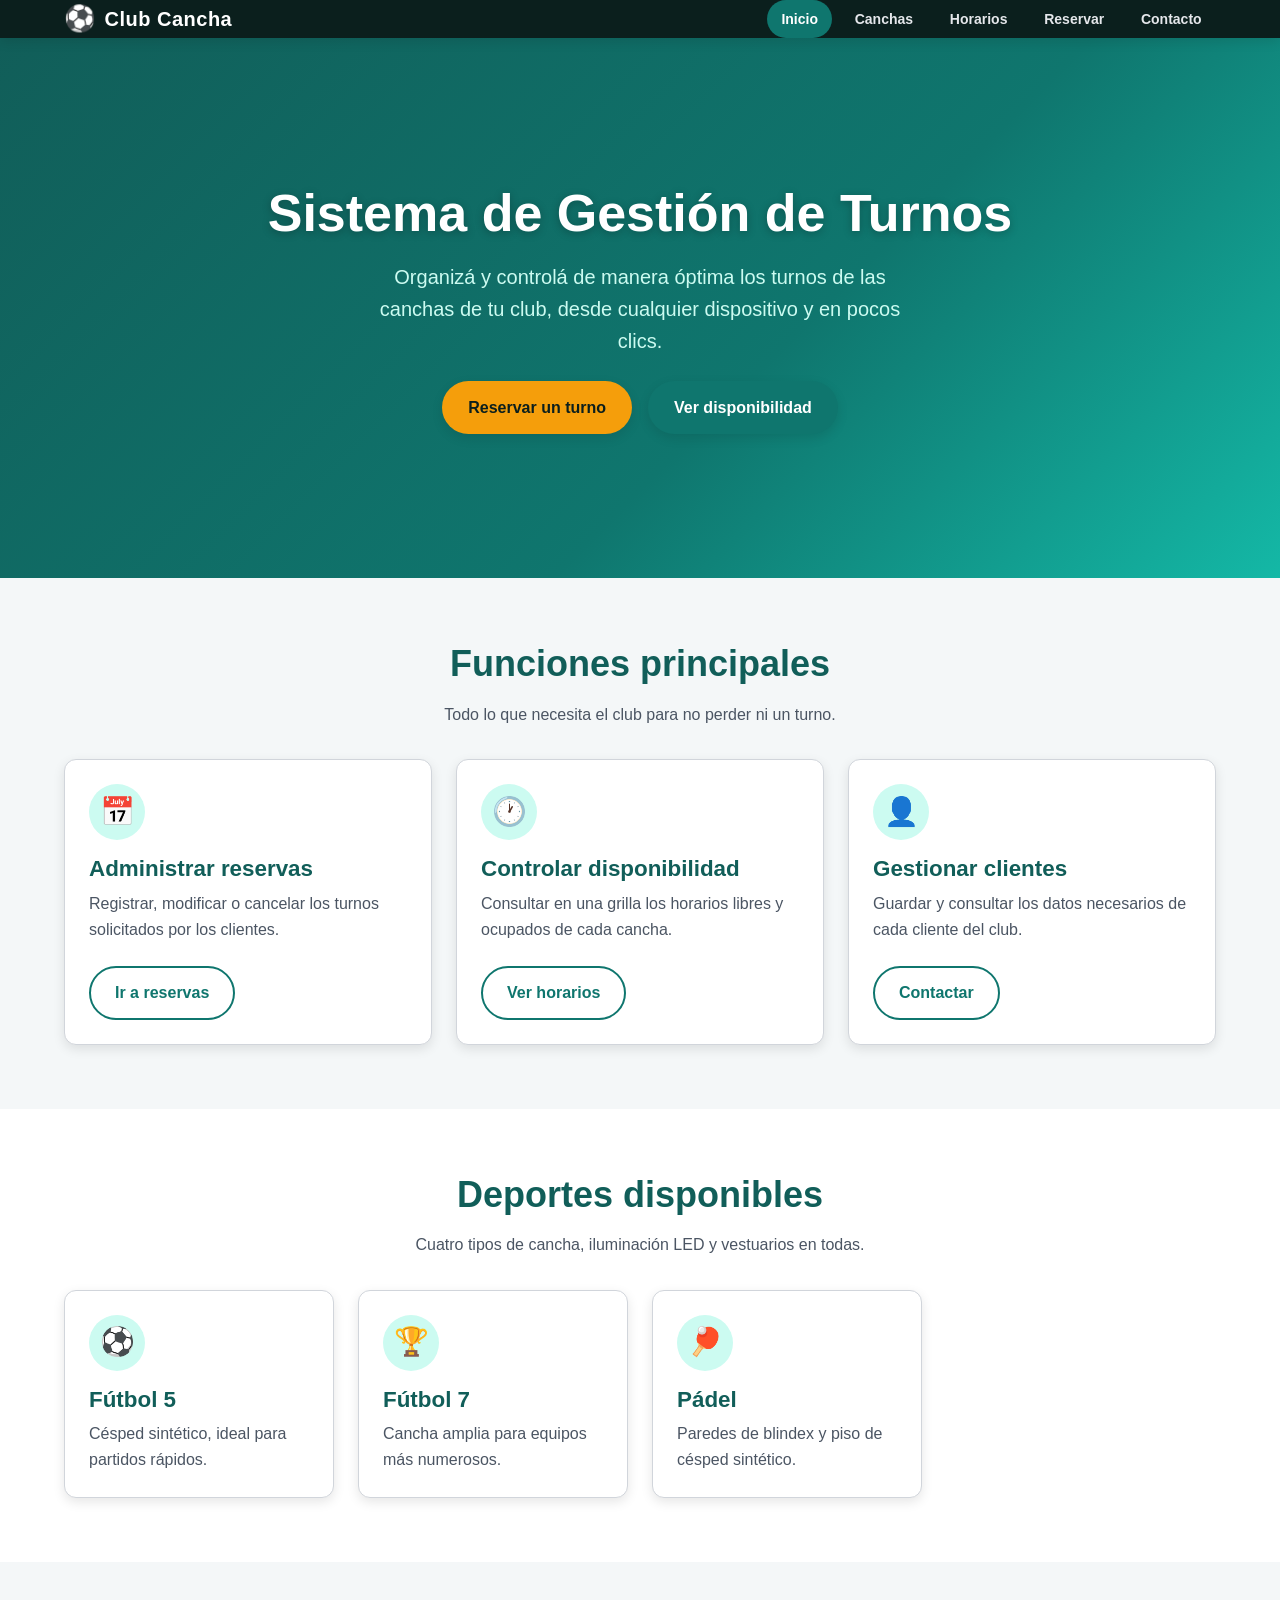
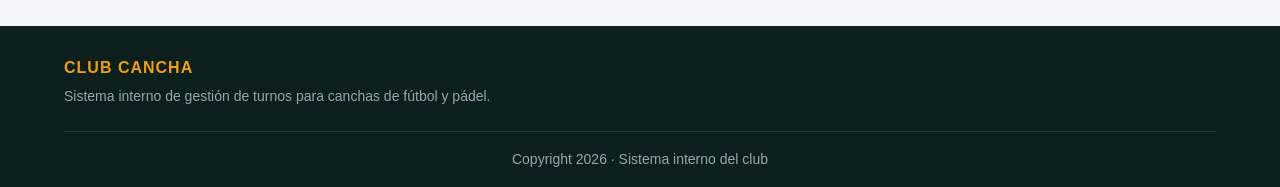
==== index.html @ af557e68 "Merge remote-tracking branch 'origin/dev' into contacto" ====
<!DOCTYPE html>
<html lang="es">

<head>
    <meta charset="UTF-8">
    <meta name="viewport" content="width=device-width, initial-scale=1.0">
    <title>Sistema de Turnos | Canchas de Fútbol y Pádel</title>
    <meta name="author" content="Grupo 5 - Tecnicatura Universitaria en Programación">
    <link rel="stylesheet" href="css/styles.css">
</head>

<body>

    <header class="cabecera">
        <div class="contenedor cabecera__inner">

            <a class="logo" href="index.html">
                <span class="logo__icono" aria-hidden="true">&#9917;</span>
                <span>Club Cancha</span>
            </a>

            <nav class="nav" aria-label="Navegación principal">
                <ul class="nav__lista">
                    <li><a class="nav__link" href="index.html" aria-current="page">Inicio</a></li>
                    <li><a class="nav__link" href="canchas.html">Canchas</a></li>
                    <li><a class="nav__link" href="horarios.html">Horarios</a></li>
                    <li><a class="nav__link" href="reservar.html">Reservar</a></li>
                    <li><a class="nav__link" href="contacto.html">Contacto</a></li>
                </ul>
            </nav>

        </div>
    </header>

    <main>

        <section class="hero hero--alto">
            <div class="contenedor">
                <h1>Sistema de Gestión de Turnos</h1>
                <p class="hero__texto">
                    Organizá y controlá de manera óptima los turnos de las canchas de tu club,
                    desde cualquier dispositivo y en pocos clics.
                </p>
                <div class="hero__acciones">
                    <a class="boton boton--secundario" href="reservar.html">Reservar un turno</a>
                    <a class="boton boton--primario" href="horarios.html">Ver disponibilidad</a>
                </div>
            </div>
        </section>

        <section class="seccion" aria-labelledby="titulo-funciones">
            <div class="contenedor">

                <h2 class="seccion__titulo" id="titulo-funciones">Funciones principales</h2>
                <p class="seccion__bajada">
                    Todo lo que necesita el club para no perder ni un turno.
                </p>

                <div class="grid-funciones">

                    <article class="tarjeta">
                        <div class="tarjeta__cuerpo">
                            <span class="tarjeta__icono" aria-hidden="true">&#128197;</span>
                            <h3>Administrar reservas</h3>
                            <p class="tarjeta__texto">
                                Registrar, modificar o cancelar los turnos solicitados por los clientes.
                            </p>
                            <p class="tarjeta__pie">
                                <a class="boton boton--borde" href="reservar.html">Ir a reservas</a>
                            </p>
                        </div>
                    </article>

                    <article class="tarjeta">
                        <div class="tarjeta__cuerpo">
                            <span class="tarjeta__icono" aria-hidden="true">&#128336;</span>
                            <h3>Controlar disponibilidad</h3>
                            <p class="tarjeta__texto">
                                Consultar en una grilla los horarios libres y ocupados de cada cancha.
                            </p>
                            <p class="tarjeta__pie">
                                <a class="boton boton--borde" href="horarios.html">Ver horarios</a>
                            </p>
                        </div>
                    </article>

                    <article class="tarjeta">
                        <div class="tarjeta__cuerpo">
                            <span class="tarjeta__icono" aria-hidden="true">&#128100;</span>
                            <h3>Gestionar clientes</h3>
                            <p class="tarjeta__texto">
                                Guardar y consultar los datos necesarios de cada cliente del club.
                            </p>
                            <p class="tarjeta__pie">
                                <a class="boton boton--borde" href="contacto.html">Contactar</a>
                            </p>
                        </div>
                    </article>

                </div>
            </div>
        </section>

        <section class="seccion seccion--clara" aria-labelledby="titulo-deportes">
            <div class="contenedor">

                <h2 class="seccion__titulo" id="titulo-deportes">Deportes disponibles</h2>
                <p class="seccion__bajada">
                    Cuatro tipos de cancha, iluminación LED y vestuarios en todas.
                </p>

                <div class="grid-canchas">

                    <article class="tarjeta">
                        <div class="tarjeta__cuerpo">
                            <span class="tarjeta__icono" aria-hidden="true">&#9917;</span>
                            <h3>Fútbol 5</h3>
                            <p class="tarjeta__texto">Césped sintético, ideal para partidos rápidos.</p>
                        </div>
                    </article>

                    <article class="tarjeta">
                        <div class="tarjeta__cuerpo">
                            <span class="tarjeta__icono" aria-hidden="true">&#127942;</span>
                            <h3>Fútbol 7</h3>
                            <p class="tarjeta__texto">Cancha amplia para equipos más numerosos.</p>
                        </div>
                    </article>

                    <article class="tarjeta">
                        <div class="tarjeta__cuerpo">
                            <span class="tarjeta__icono" aria-hidden="true">&#127955;</span>
                            <h3>Pádel</h3>
                            <p class="tarjeta__texto">Paredes de blindex y piso de césped sintético.</p>
                        </div>
                    </article>

                </div>
            </div>
        </section>

    </main>

    <footer class="pie">
        <div class="contenedor">

            <div class="pie__grid">

                <div>
                    <h3>Club Cancha</h3>
                    <p>Sistema interno de gestión de turnos para canchas de fútbol y pádel.</p>
                </div>


            </div>

            <p class="pie__copy">Copyright 2026 &middot; Sistema interno del club</p>

        </div>
    </footer>

</body>

</html>
---- css/styles.css ----
/* ============================================================================
   SISTEMA DE TURNOS - CANCHAS DE FUTBOL Y PADEL
   Hoja de estilos UNICA del proyecto.
   Metodologia: Mobile First (primero celular, despues tablet y escritorio)
   ============================================================================

   >>> MAPA DEL ARCHIVO - LEER ANTES DE EDITAR <<<

   El archivo esta dividido en ZONAS. Cada zona tiene una DUENA.
   Cada una escribe UNICAMENTE dentro de su zona, entre sus dos banderas.

     ZONA 0 - COMUN ................ Lourdes  (variables, reset, header, footer)
     ZONA 1 - INICIO ............... Lourdes
     ZONA 2 - CANCHAS .............. Analia
     ZONA 3 - HORARIOS ............. Laura
     ZONA 4 - RESERVAR ............. Emilse
     ZONA 5 - CONTACTO ............. Belen

   REGLAS PARA NO TENER CONFLICTOS EN GIT:

   1. Escribi solo dentro de TU zona. Nunca edites la zona de otra.
   2. No borres ni muevas las banderas ###### que separan las zonas.
   3. Las MEDIA QUERIES de tu seccion van DENTRO de tu zona, al final.
      No hay un bloque de media queries comun al final del archivo.
   4. Si necesitas cambiar algo de la ZONA 0 (un color, el header),
      pediselo a Lourdes. No lo toques por tu cuenta.
   5. Antes de empezar a editar: git merge origin/dev

   Por que funciona: git compara LINEAS, no archivos. Como las zonas estan
   separadas por decenas de lineas, dos personas pueden editar el mismo
   archivo al mismo tiempo y git las junta solo, sin conflicto.

   ============================================================================ */




/* ############################################################################
   ############################################################################
   ##                                                                        ##
   ##   ZONA 0  -  COMUN                                    DUENA: LOURDES   ##
   ##   Lo que se usa en TODAS las paginas.                                  ##
   ##   Si necesitas cambiar algo de aca, pediselo a Lourdes.                ##
   ##                                                                        ##
   ############################################################################
   ############################################################################ */


/* ----------------------------------------------------------------------------
   0.1  VARIABLES CSS  ->  :root + var()
   :root es el elemento raiz del documento (<html>). Todo lo que definimos
   aca se hereda a TODA la pagina y se reutiliza con var(--nombre).
   Ventaja: cambiamos un color en un solo lugar y se actualiza el sitio entero.
   ---------------------------------------------------------------------------- */
:root {
  /* --- Paleta de color --- */
  --color-primario: #0f766e;         /* verde cesped: identidad del club */
  --color-primario-oscuro: #115e59;
  --color-primario-claro: #ccfbf1;
  --color-secundario: #f59e0b;       /* ambar: llamadas a la accion */
  --color-secundario-oscuro: #d97706;

  --color-fondo: #f4f7f8;            /* fondo general de la pagina */
  --color-superficie: #ffffff;       /* fondo de tarjetas y formularios */
  --color-oscuro: #0b1f1d;           /* header y footer */

  --color-texto: #1f2937;
  --color-texto-suave: #4b5563;
  --color-texto-claro: #e5e7eb;

  /* --- Colores de estado (disponibilidad de turnos) --- */
  --color-disponible: #15803d;
  --color-disponible-fondo: #dcfce7;
  --color-ocupado: #b91c1c;
  --color-ocupado-fondo: #fee2e2;
  --color-pendiente: #b45309;
  --color-pendiente-fondo: #fef3c7;

  --color-borde: #d1d5db;

  /* --- Tipografias --- */
  --fuente-titulos: "Poppins", "Segoe UI", sans-serif;
  --fuente-texto: "Inter", "Segoe UI", sans-serif;

  /* --- Tamanos de letra (valores del CELULAR).
         Mas abajo, en las media queries, redefinimos estas mismas variables
         con valores mas grandes para tablet y escritorio. --- */
  --fs-h1: 2rem;
  --fs-h2: 1.5rem;
  --fs-h3: 1.15rem;
  --fs-base: 1rem;                   /* 1rem = 16px por defecto */
  --fs-chico: 0.875rem;

  /* --- Escala de espaciado (todo multiplo de 0.5rem = 8px) --- */
  --esp-1: 0.5rem;
  --esp-2: 1rem;
  --esp-3: 1.5rem;
  --esp-4: 2rem;
  --esp-5: 3rem;
  --esp-6: 4rem;

  /* --- Bordes y sombras --- */
  --radio: 0.75rem;
  --radio-chico: 0.5rem;
  --radio-pastilla: 999px;
  --borde: 1px solid var(--color-borde);
  --sombra: 0 4px 12px rgba(0, 0, 0, 0.10);
  --sombra-fuerte: 0 12px 28px rgba(0, 0, 0, 0.16);

  /* --- Layout --- */
  --ancho-contenedor: 1200px;
  --transicion: 200ms ease-in-out;
}


/* ----------------------------------------------------------------------------
   0.2  RESET Y BOX MODEL
   box-sizing: border-box hace que el padding y el border queden DENTRO
   del ancho declarado. Sin esto, un div de 100% + padding se desborda.
   ---------------------------------------------------------------------------- */
*,
*::before,
*::after {
  box-sizing: border-box;
  margin: 0;
  padding: 0;
}

/* FLEXBOX: body en columna + main con flex:1 empuja el footer siempre
   al fondo, aunque la pagina tenga poco contenido ("sticky footer"). */
body {
  min-height: 100vh;                 /* vh = alto de la ventana */
  display: flex;
  flex-direction: column;
  font-family: var(--fuente-texto);
  font-size: var(--fs-base);
  line-height: 1.6;
  color: var(--color-texto);
  background-color: var(--color-fondo);
}

main {
  flex: 1;
}

img {
  max-width: 100%;                   /* la imagen nunca se pasa de su contenedor */
  height: auto;
  display: block;
}

a {
  color: var(--color-primario);
  text-decoration: none;
  transition: color var(--transicion);
}

a:hover {
  color: var(--color-secundario-oscuro);
}

/* Accesibilidad: marca visible al navegar con la tecla Tab */
:focus {
  outline: 3px solid var(--color-secundario);
  outline-offset: 2px;
}

h1, h2, h3, h4 {
  font-family: var(--fuente-titulos);
  line-height: 1.2;
  color: var(--color-primario-oscuro);
}

h1 { font-size: var(--fs-h1); }
h2 { font-size: var(--fs-h2); }
h3 { font-size: var(--fs-h3); }


/* ----------------------------------------------------------------------------
   0.3  UTILIDADES GENERALES
   ---------------------------------------------------------------------------- */

/* Centra el contenido y le da aire lateral en cualquier pantalla.
   margin: 0 auto  ->  arriba y abajo 0, izquierda y derecha automatico
                       (el "auto" reparte el sobrante y centra la caja). */
.contenedor {
  width: 100%;                       /* % = relativo al ancho del padre */
  max-width: var(--ancho-contenedor);
  margin: 0 auto;
  padding: 0 var(--esp-2);           /* arriba y abajo 0, a los costados 1rem */
}

/* padding: 3rem 0  ->  arriba y abajo 3rem, a los costados 0 */
.seccion {
  padding: var(--esp-5) 0;
}

.seccion--clara {
  background-color: var(--color-superficie);
}

.seccion__titulo {
  text-align: center;
  margin-bottom: var(--esp-2);
}

/* margin: 0 auto 2rem  ->  arriba 0, costados auto (centrado), abajo 2rem */
.seccion__bajada {
  text-align: center;
  max-width: 600px;
  margin: 0 auto var(--esp-4);
  color: var(--color-texto-suave);
}

.centrado {
  text-align: center;
}

/* Parrafo introductorio debajo de un h2 dentro de una columna */
.intro {
  margin-bottom: var(--esp-3);
  color: var(--color-texto-suave);
}


/* ----------------------------------------------------------------------------
   0.4  BOTONES  (se usan en las 5 paginas)
   ---------------------------------------------------------------------------- */
.boton {
  display: inline-flex;
  align-items: center;
  justify-content: center;
  gap: var(--esp-1);
  padding: 0.75rem 1.5rem;           /* BOX MODEL: padding interno */
  border: 2px solid transparent;     /* BOX MODEL: border */
  border-radius: var(--radio-pastilla);
  font-family: var(--fuente-titulos);
  font-size: var(--fs-base);
  font-weight: 600;
  text-align: center;
  cursor: pointer;
  transition: transform var(--transicion), box-shadow var(--transicion),
              background-color var(--transicion);
}

.boton--primario {
  background-color: var(--color-primario);
  color: #ffffff;
  box-shadow: var(--sombra);
}

.boton--primario:hover {
  background-color: var(--color-primario-oscuro);
  color: #ffffff;
  transform: translateY(-2px);
  box-shadow: var(--sombra-fuerte);
}

.boton--secundario {
  background-color: var(--color-secundario);
  color: var(--color-oscuro);
  box-shadow: var(--sombra);
}

.boton--secundario:hover {
  background-color: var(--color-secundario-oscuro);
  color: var(--color-oscuro);
  transform: translateY(-2px);
  box-shadow: var(--sombra-fuerte);
}

.boton--borde {
  border-color: var(--color-primario);
  color: var(--color-primario);
  background-color: transparent;
}

.boton--borde:hover {
  background-color: var(--color-primario);
  color: #ffffff;
}

.boton--bloque {
  width: 100%;
}


/* ----------------------------------------------------------------------------
   0.5  CABECERA Y NAVEGACION  ->  FLEXBOX
   Flexbox resuelve en 3 lineas el clasico "logo a la izquierda, menu a la
   derecha" y ademas reacomoda todo solo cuando falta ancho.
   ---------------------------------------------------------------------------- */
.cabecera {
  position: sticky;                  /* la barra queda fija al hacer scroll */
  top: 0;
  z-index: 100;
  background-color: var(--color-oscuro);
  box-shadow: var(--sombra);
}

.cabecera__inner {
  display: flex;
  flex-wrap: wrap;                   /* en celular las filas bajan solas */
  align-items: center;               /* eje transversal: alineacion vertical */
  justify-content: space-between;    /* eje principal: separacion horizontal */
  gap: var(--esp-2);
  padding: var(--esp-2) 0;
}

.logo {
  display: flex;
  align-items: center;
  gap: var(--esp-1);
  font-family: var(--fuente-titulos);
  font-size: 1.25rem;
  font-weight: 700;
  color: #ffffff;
  letter-spacing: 0.5px;
}

.logo:hover {
  color: var(--color-secundario);
}

.logo__icono {
  font-size: 1.6rem;
  line-height: 1;
}

.nav__lista {
  display: flex;
  flex-wrap: wrap;
  justify-content: center;
  align-items: center;
  gap: var(--esp-1);
  list-style: none;                  /* saca los puntitos del <ul> */
}

.nav__link {
  display: block;
  padding: 0.5rem 0.9rem;
  border-radius: var(--radio-pastilla);
  font-size: var(--fs-chico);
  font-weight: 600;
  color: var(--color-texto-claro);
  transition: background-color var(--transicion), color var(--transicion);
}

.nav__link:hover {
  background-color: rgba(255, 255, 255, 0.12);
  color: #ffffff;
}

/* Marca la pagina en la que estoy parada (se activa con aria-current="page") */
.nav__link[aria-current="page"] {
  background-color: var(--color-primario);
  color: #ffffff;
}


/* ----------------------------------------------------------------------------
   0.6  HERO BASE  (la portada la usan las 5 paginas)
   ---------------------------------------------------------------------------- */
.hero {
  padding: var(--esp-6) 0;
  color: #ffffff;
  text-align: center;
  background-image: linear-gradient(135deg, var(--color-primario-oscuro) 0%,
                                            var(--color-primario) 60%,
                                            #14b8a6 100%);
}

.hero h1 {
  color: #ffffff;
  margin-bottom: var(--esp-2);
  text-shadow: 0 2px 8px rgba(0, 0, 0, 0.25);
}

.hero__texto {
  max-width: 550px;
  margin: 0 auto var(--esp-3);
  font-size: 1.1rem;
  color: var(--color-primario-claro);
}


/* ----------------------------------------------------------------------------
   0.7  TARJETA BASE  (la usan Inicio, Canchas y Contacto)
   ---------------------------------------------------------------------------- */
.tarjeta {
  display: flex;
  flex-direction: column;
  background-color: var(--color-superficie);
  border: var(--borde);              /* BOX MODEL: border */
  border-radius: var(--radio);
  box-shadow: var(--sombra);
  overflow: hidden;
  transition: transform var(--transicion), box-shadow var(--transicion);
}

.tarjeta:hover {
  transform: translateY(-6px);
  box-shadow: var(--sombra-fuerte);
}

.tarjeta__cuerpo {
  display: flex;
  flex-direction: column;
  flex: 1;                           /* iguala el alto de todas las tarjetas */
  gap: var(--esp-1);
  padding: var(--esp-3);             /* BOX MODEL: padding */
}

.tarjeta__texto {
  color: var(--color-texto-suave);
}

.tarjeta__pie {
  margin-top: auto;                  /* empuja el boton al fondo de la tarjeta */
  padding-top: var(--esp-2);
}


/* ----------------------------------------------------------------------------
   0.8  PIE DE PAGINA  ->  CSS GRID
   ---------------------------------------------------------------------------- */
.pie {
  margin-top: var(--esp-6);
  padding: var(--esp-4) 0 var(--esp-2);   /* arriba 2rem, costados 0, abajo 1rem */
  background-color: var(--color-oscuro);
  color: var(--color-texto-claro);
}

.pie__grid {
  display: grid;
  grid-template-columns: repeat(auto-fit, minmax(220px, 1fr));
  gap: var(--esp-3);
  padding-bottom: var(--esp-3);
}

.pie h3 {
  margin-bottom: var(--esp-1);
  font-size: 1rem;
  color: var(--color-secundario);
  text-transform: uppercase;
  letter-spacing: 1px;
}

.pie p {
  font-size: var(--fs-chico);
  color: #9ca3af;
}

.pie ul {
  list-style: none;
  display: flex;
  flex-direction: column;
  gap: 0.35rem;
}

.pie a {
  color: var(--color-texto-claro);
  font-size: var(--fs-chico);
}

.pie a:hover {
  color: var(--color-secundario);
}

.pie__copy {
  padding-top: var(--esp-2);
  border-top: 1px solid rgba(255, 255, 255, 0.15);
  text-align: center;
  font-size: var(--fs-chico);
  color: #9ca3af;
}


/* ----------------------------------------------------------------------------
   0.9  MEDIA QUERIES DE LA ZONA COMUN
   Mobile First: los estilos de arriba son los del celular y aca AGREGAMOS
   reglas para pantallas mas grandes.

   Truco: volvemos a declarar :root para AGRANDAR los tamanos de letra.
   Como los titulos usan var(--fs-h1), con cambiar la variable ya crecen
   todos los h1 del sitio. No hace falta tocar cada titulo uno por uno.
   ---------------------------------------------------------------------------- */

/* --- TABLET: desde 768px --- */
@media (min-width: 768px) {

  :root {
    --fs-h1: 2.5rem;
    --fs-h2: 1.9rem;
    --fs-h3: 1.3rem;
  }

  .contenedor {
    padding: 0 var(--esp-3);
  }

  .seccion {
    padding: var(--esp-6) 0;
  }

  .hero__texto {
    font-size: 1.25rem;
  }
}

/* --- ESCRITORIO: desde 1024px --- */
@media (min-width: 1024px) {

  :root {
    --fs-h1: 3.25rem;
    --fs-h2: 2.25rem;
    --fs-h3: 1.4rem;
  }

  .cabecera__inner {
    flex-wrap: nowrap;               /* logo y menu en una sola fila */
  }
}

/* --- CELULAR CHICO: hasta 480px --- */
@media (max-width: 480px) {

  .hero {
    padding: var(--esp-4) 0;
  }

  .nav__lista {
    gap: 0.25rem;
  }

  .nav__link {
    padding: 0.4rem 0.6rem;
    font-size: 0.8rem;
  }
}


/* --------------------------- FIN DE LA ZONA 0 ---------------------------- */














/* ############################################################################
   ############################################################################
   ##                                                                        ##
   ##   ZONA 1  -  PAGINA DE INICIO                         DUENA: LOURDES   ##
   ##   Archivo: index.html                                                  ##
   ##   Escribi solo entre esta bandera y la de "FIN DE LA ZONA 1".          ##
   ##                                                                        ##
   ############################################################################
   ############################################################################ */


/* ----------------------------------------------------------------------------
   1.1  HERO ALTO DE LA PORTADA  ->  FLEXBOX
   ---------------------------------------------------------------------------- */
.hero--alto {
  min-height: 60vh;                  /* vh: ocupa 60% del alto de la pantalla */
  display: flex;
  flex-direction: column;
  align-items: center;
  justify-content: center;
}

/* Los dos botones de la portada se acomodan solos y se apilan en celular */
.hero__acciones {
  display: flex;
  flex-wrap: wrap;
  justify-content: center;
  gap: var(--esp-2);
}


/* ----------------------------------------------------------------------------
   1.2  FUNCIONES PRINCIPALES  ->  CSS GRID
   repeat(auto-fit, minmax(Xpx, 1fr)) = "mete todas las columnas que entren,
   cada una de minimo X, y que se repartan el sobrante (fr)".
   Con esa sola linea la grilla ya es responsive, sin escribir media queries.
   ---------------------------------------------------------------------------- */
.grid-funciones {
  display: grid;
  grid-template-columns: repeat(auto-fit, minmax(260px, 1fr));
  gap: var(--esp-3);
}

/* Circulito con el icono de cada funcion */
.tarjeta__icono {
  display: flex;
  align-items: center;               /* centrado vertical */
  justify-content: center;           /* centrado horizontal */
  width: 56px;
  height: 56px;
  margin-bottom: var(--esp-1);
  border-radius: 50%;
  background-color: var(--color-primario-claro);
  font-size: 1.75rem;
}


/* ----------------------------------------------------------------------------
   1.3  MEDIA QUERIES DE INICIO
   ---------------------------------------------------------------------------- */

/* --- CELULAR CHICO: los botones de la portada a lo ancho --- */
@media (max-width: 480px) {

  .hero__acciones {
    flex-direction: column;
  }

  .hero__acciones .boton {
    width: 100%;
  }
}


/* --------------------------- FIN DE LA ZONA 1 ---------------------------- */














/* ############################################################################
   ############################################################################
   ##                                                                        ##
   ##   ZONA 2  -  PAGINA DE CANCHAS                         DUENA: ANALIA   ##
   ##   Archivo: canchas.html                                                ##
   ##   Escribi solo entre esta bandera y la de "FIN DE LA ZONA 2".          ##
   ##                                                                        ##
   ############################################################################
   ############################################################################ */


/* ----------------------------------------------------------------------------
   2.1  CATALOGO DE CANCHAS  ->  CSS GRID
   ---------------------------------------------------------------------------- */
.grid-canchas {
  display: grid;
  grid-template-columns: repeat(auto-fit, minmax(240px, 1fr));
  gap: var(--esp-3);
}


/* ----------------------------------------------------------------------------
   2.2  IMAGEN DE LA TARJETA
   Le damos un alto fijo para que todas las tarjetas queden parejas.
   object-fit: cover recorta la imagen para llenar el espacio SIN deformarla.
   ---------------------------------------------------------------------------- */
.tarjeta__imagen {
  width: 100%;
  height: 200px;
  object-fit: cover;
  border-bottom: var(--borde);
}


/* ----------------------------------------------------------------------------
   2.3  FICHA TECNICA DE CADA CANCHA  ->  FLEXBOX
   ---------------------------------------------------------------------------- */
.datos {
  list-style: none;
  display: flex;
  flex-direction: column;
  gap: 0.35rem;
  margin: var(--esp-1) 0;
  font-size: var(--fs-chico);
  color: var(--color-texto-suave);
}

/* Etiqueta a la izquierda y valor a la derecha, con linea punteada abajo */
.datos li {
  display: flex;
  justify-content: space-between;
  gap: var(--esp-1);
  padding-bottom: 0.35rem;
  border-bottom: 1px dashed var(--color-borde);
}

.precio {
  font-family: var(--fuente-titulos);
  font-size: 1.35rem;
  font-weight: 700;
  color: var(--color-primario);
}

.precio span {
  font-size: var(--fs-chico);
  font-weight: 400;
  color: var(--color-texto-suave);
}


/* ----------------------------------------------------------------------------
   2.4  MEDIA QUERIES DE CANCHAS
   ---------------------------------------------------------------------------- */

/* --- ESCRITORIO: las 4 canchas en una sola fila --- */
@media (min-width: 1024px) {

  .grid-canchas {
    grid-template-columns: repeat(4, 1fr);   /* fr: reparte el espacio libre */
  }
}


/* --------------------------- FIN DE LA ZONA 2 ---------------------------- */














/* ############################################################################
   ############################################################################
   ##                                                                        ##
   ##   ZONA 3  -  PAGINA DE HORARIOS                         DUENA: LAURA   ##
   ##   Archivo: horarios.html                                               ##
   ##   Escribi solo entre esta bandera y la de "FIN DE LA ZONA 3".          ##
   ##                                                                        ##
   ############################################################################
   ############################################################################ */


/* ----------------------------------------------------------------------------
   3.1  GRILLA DE DISPONIBILIDAD  ->  CSS GRID
   ---------------------------------------------------------------------------- */
.grid-horarios {
  display: grid;
  grid-template-columns: repeat(auto-fit, minmax(145px, 1fr));
  gap: var(--esp-2);
  margin: var(--esp-2) 0 var(--esp-5);   /* arriba 1rem, costados 0, abajo 3rem */
}

/* Referencias de color debajo del titulo  ->  FLEXBOX */
.referencias {
  display: flex;
  flex-wrap: wrap;
  justify-content: center;
  gap: var(--esp-2);
  margin-bottom: var(--esp-4);
  list-style: none;
}


/* ----------------------------------------------------------------------------
   3.2  PASTILLAS DE ESTADO
   Cada estado usa DOS variables: color de texto (oscuro, legible) y
   color de fondo (clarito). Asi el contraste siempre alcanza.
   ---------------------------------------------------------------------------- */
.estado {
  display: inline-block;
  padding: 0.2rem 0.75rem;
  border-radius: var(--radio-pastilla);
  font-size: 0.75rem;
  font-weight: 700;
  text-transform: uppercase;
  letter-spacing: 0.5px;
}

.estado--disponible {
  color: var(--color-disponible);
  background-color: var(--color-disponible-fondo);
}

.estado--ocupado {
  color: var(--color-ocupado);
  background-color: var(--color-ocupado-fondo);
}

.estado--pendiente {
  color: var(--color-pendiente);
  background-color: var(--color-pendiente-fondo);
}


/* ----------------------------------------------------------------------------
   3.3  CASILLERO DE TURNO  (BEM: bloque .turno + modificadores .turno--X)
   ---------------------------------------------------------------------------- */
.turno {
  display: flex;
  flex-direction: column;
  align-items: center;
  gap: var(--esp-1);
  padding: var(--esp-2);
  border: 2px solid var(--color-borde);
  border-radius: var(--radio-chico);
  background-color: var(--color-superficie);
  text-align: center;
  transition: transform var(--transicion), border-color var(--transicion);
}

.turno__hora {
  font-family: var(--fuente-titulos);
  font-size: 1.15rem;
  font-weight: 700;
  color: var(--color-texto);
}

.turno--disponible {
  border-color: var(--color-disponible);
}

.turno--disponible:hover {
  transform: scale(1.04);
  box-shadow: var(--sombra);
}

.turno--ocupado {
  border-color: var(--color-ocupado);
  background-color: #fffafa;
  opacity: 0.75;
}

.turno--pendiente {
  border-color: var(--color-pendiente);
}


/* ----------------------------------------------------------------------------
   3.4  MEDIA QUERIES DE HORARIOS
   ---------------------------------------------------------------------------- */

/* --- IMPRESION: si el club imprime la grilla del dia, no gastamos tinta
       en el menu, el pie ni los botones. Las media queries no son solo
       para tamanos de pantalla: tambien sirven para el medio. --- */
@media print {

  .cabecera,
  .pie,
  .boton {
    display: none;
  }

  body {
    background: #ffffff;
  }
}


/* --------------------------- FIN DE LA ZONA 3 ---------------------------- */














/* ############################################################################
   ############################################################################
   ##                                                                        ##
   ##   ZONA 4  -  PAGINA DE RESERVAR                        DUENA: EMILSE   ##
   ##   Archivo: reservar.html                                               ##
   ##   OJO: los estilos de formulario de aca los reusa Contacto.            ##
   ##   Escribi solo entre esta bandera y la de "FIN DE LA ZONA 4".          ##
   ##                                                                        ##
   ############################################################################
   ############################################################################ */


/* ----------------------------------------------------------------------------
   4.1  LAYOUT DE LA PAGINA  ->  CSS GRID
   ---------------------------------------------------------------------------- */
.grid-reserva {
  display: grid;
  grid-template-columns: 1fr;        /* celular: una sola columna */
  gap: var(--esp-4);
  align-items: start;
}


/* ----------------------------------------------------------------------------
   4.2  FORMULARIO  ->  CSS GRID + FLEXBOX
   ---------------------------------------------------------------------------- */
.formulario {
  display: grid;
  grid-template-columns: 1fr;        /* celular: un campo por fila */
  gap: var(--esp-2);
  padding: var(--esp-4);
  background-color: var(--color-superficie);
  border: var(--borde);
  border-radius: var(--radio);
  box-shadow: var(--sombra);
}

/* Cada campo es una columna flex: etiqueta arriba, control abajo */
.campo {
  display: flex;
  flex-direction: column;
  gap: 0.35rem;
}

.campo label {
  font-family: var(--fuente-titulos);
  font-size: var(--fs-chico);
  font-weight: 600;
  color: var(--color-texto);
}

.campo input,
.campo select,
.campo textarea {
  width: 100%;
  padding: 0.75rem var(--esp-2);
  border: 2px solid var(--color-borde);
  border-radius: var(--radio-chico);
  font-family: inherit;              /* hereda la tipografia del sitio */
  font-size: var(--fs-base);
  color: var(--color-texto);
  background-color: var(--color-fondo);
  transition: border-color var(--transicion), box-shadow var(--transicion);
}

/* Anillo de foco: sacamos el outline PERO lo reemplazamos por algo mas
   visible. Nunca poner outline:none solo: dejaria a quien navega con
   teclado sin saber donde esta parada. */
.campo input:focus,
.campo select:focus,
.campo textarea:focus {
  outline: none;
  border-color: var(--color-primario);
  box-shadow: 0 0 0 4px var(--color-primario-claro);
}

.campo textarea {
  min-height: 128px;
  resize: vertical;
}

.campo__ayuda {
  font-size: 0.8rem;
  color: var(--color-texto-suave);
}

.obligatorio {
  color: var(--color-ocupado);
  font-weight: 700;
}


/* ----------------------------------------------------------------------------
   4.3  BLOQUE DE AVISOS  (aside)   ->  FLEXBOX
   ---------------------------------------------------------------------------- */
.aviso {
  padding: var(--esp-3);
  border-left: 5px solid var(--color-secundario);   /* BOX MODEL: border */
  border-radius: var(--radio);
  background-color: var(--color-superficie);
  box-shadow: var(--sombra);
}

.aviso h2,
.aviso h3 {
  margin-bottom: var(--esp-2);
}

.aviso ul {
  list-style: none;
  display: flex;
  flex-direction: column;
  gap: var(--esp-1);
}

.aviso li {
  position: relative;
  padding-left: 28px;
  color: var(--color-texto-suave);
}

/* ::before inventa un pedacito de contenido antes del texto del <li> */
.aviso li::before {
  content: "\2714";                  /* tilde de verificacion */
  position: absolute;
  left: 0;
  color: var(--color-primario);
  font-weight: 700;
}


/* ----------------------------------------------------------------------------
   4.4  MEDIA QUERIES DE RESERVAR
   ---------------------------------------------------------------------------- */

/* --- TABLET: el formulario pasa a 2 columnas --- */
@media (min-width: 768px) {

  .formulario {
    grid-template-columns: repeat(2, 1fr);
  }

  /* Los campos largos y el boton ocupan la fila entera.
     1 / -1 = "desde la primera linea hasta la ultima". */
  .campo--ancho,
  .formulario > .boton {
    grid-column: 1 / -1;
  }
}

/* --- ESCRITORIO: formulario grande + columna de avisos --- */
@media (min-width: 1024px) {

  .grid-reserva {
    grid-template-columns: 3fr 1.5fr;
  }
}

/* --- CELULAR CHICO: menos aire adentro del formulario --- */
@media (max-width: 480px) {

  .formulario {
    padding: var(--esp-2);
  }
}


/* --------------------------- FIN DE LA ZONA 4 ---------------------------- */














/* ############################################################################
   ############################################################################
   ##                                                                        ##
   ##   ZONA 5  -  PAGINA DE CONTACTO                         DUENA: BELEN   ##
   ##   Archivo: contacto.html                                               ##
   ##   Escribi solo entre esta bandera y el final del archivo.              ##
   ##                                                                        ##
   ############################################################################
   ############################################################################ */


/* ----------------------------------------------------------------------------
   5.1  LAYOUT DE LA PAGINA  ->  CSS GRID
   ---------------------------------------------------------------------------- */
.grid-contacto {
  display: grid;
  grid-template-columns: 1fr;        /* celular: una sola columna */
  gap: var(--esp-4);
}


/* ----------------------------------------------------------------------------
   5.2  LISTA DE DATOS DEL CLUB  ->  DOS FLEXBOX ANIDADOS
   El <ul> apila los items en columna y cada <li> pone el icono a la
   izquierda y el texto a la derecha.
   ---------------------------------------------------------------------------- */
.lista-contacto {
  list-style: none;
  display: flex;
  flex-direction: column;
  gap: var(--esp-2);
}

.lista-contacto li {
  display: flex;
  align-items: flex-start;           /* alinea el icono con la 1ra linea del texto */
  gap: var(--esp-2);
  padding: var(--esp-2);
  border: var(--borde);
  border-radius: var(--radio-chico);
  background-color: var(--color-fondo);
}

.lista-contacto .icono {
  font-size: 1.5rem;
  line-height: 1.2;
}

.lista-contacto strong {
  display: block;
  font-family: var(--fuente-titulos);
  color: var(--color-primario-oscuro);
}


/* ----------------------------------------------------------------------------
   5.3  MEDIA QUERIES DE CONTACTO
   ---------------------------------------------------------------------------- */

/* --- ESCRITORIO: datos a la izquierda (2 partes) y formulario a la
       derecha (3 partes). El formulario necesita mas ancho para que los
       campos entren de a dos. --- */
@media (min-width: 1024px) {

  .grid-contacto {
    grid-template-columns: 2fr 3fr;
  }
}


/* --------------------------- FIN DE LA ZONA 5 ---------------------------- */
/* ------------------------- FIN DEL ARCHIVO CSS --------------------------- */
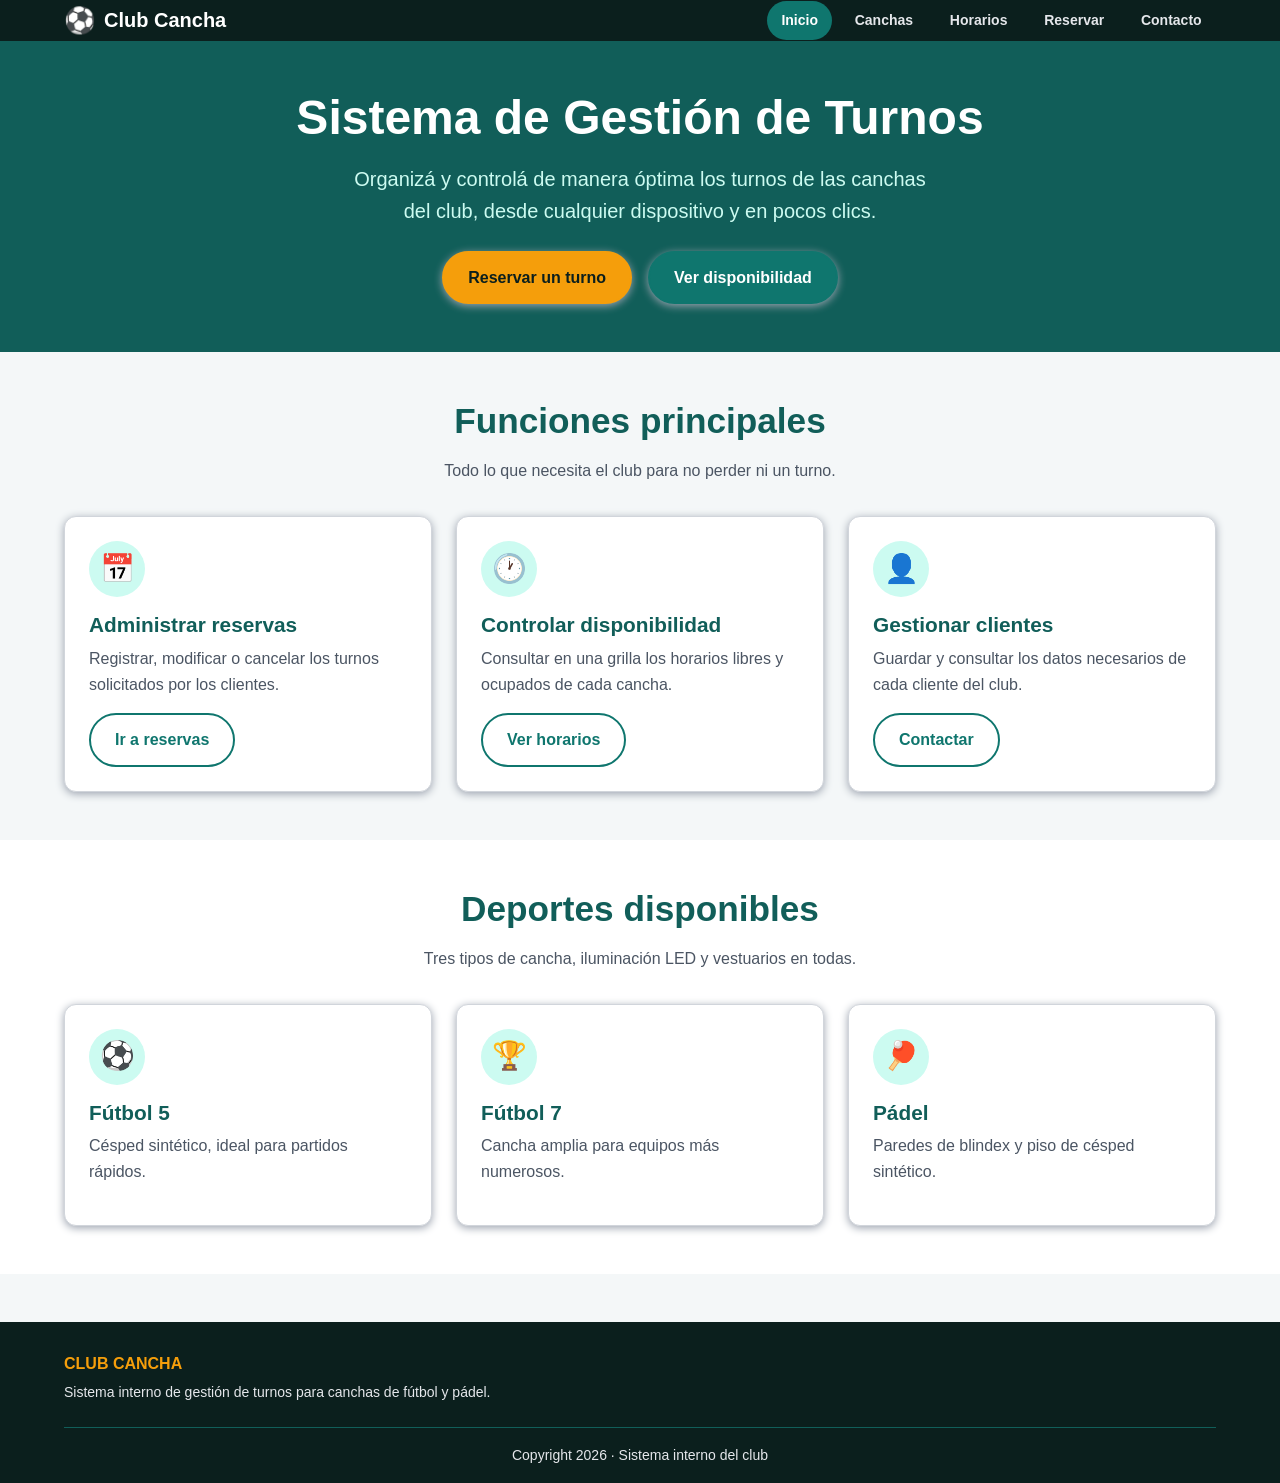
==== commit 3c2e410c: "correccion de css y readme" ====
--- a/index.html
+++ b/index.html
@@ -4,7 +4,8 @@
 <head>
     <meta charset="UTF-8">
     <meta name="viewport" content="width=device-width, initial-scale=1.0">
-    <title>Sistema de Turnos | Canchas de Fútbol y Pádel</title>
+    <title>Inicio | Club Canchas de Fútbol y Pádel</title>
+    <meta name="description" content="Sistema interno de gestión de turnos para las canchas de fútbol 5, fútbol 7 y pádel del club.">
     <meta name="author" content="Grupo 5 - Tecnicatura Universitaria en Programación">
     <link rel="stylesheet" href="css/styles.css">
 </head>
@@ -21,7 +22,7 @@
 
             <nav class="nav" aria-label="Navegación principal">
                 <ul class="nav__lista">
-                    <li><a class="nav__link" href="index.html" aria-current="page">Inicio</a></li>
+                    <li><a class="nav__link nav__link--activo" href="index.html" aria-current="page">Inicio</a></li>
                     <li><a class="nav__link" href="canchas.html">Canchas</a></li>
                     <li><a class="nav__link" href="horarios.html">Horarios</a></li>
                     <li><a class="nav__link" href="reservar.html">Reservar</a></li>
@@ -38,7 +39,7 @@
             <div class="contenedor">
                 <h1>Sistema de Gestión de Turnos</h1>
                 <p class="hero__texto">
-                    Organizá y controlá de manera óptima los turnos de las canchas de tu club,
+                    Organizá y controlá de manera óptima los turnos de las canchas del club,
                     desde cualquier dispositivo y en pocos clics.
                 </p>
                 <div class="hero__acciones">
@@ -106,7 +107,7 @@
 
                 <h2 class="seccion__titulo" id="titulo-deportes">Deportes disponibles</h2>
                 <p class="seccion__bajada">
-                    Cuatro tipos de cancha, iluminación LED y vestuarios en todas.
+                    Tres tipos de cancha, iluminación LED y vestuarios en todas.
                 </p>
 
                 <div class="grid-canchas">
@@ -145,13 +146,10 @@
         <div class="contenedor">
 
             <div class="pie__grid">
-
                 <div>
                     <h3>Club Cancha</h3>
                     <p>Sistema interno de gestión de turnos para canchas de fútbol y pádel.</p>
                 </div>
-
-
             </div>
 
             <p class="pie__copy">Copyright 2026 &middot; Sistema interno del club</p>
--- a/css/styles.css
+++ b/css/styles.css
@@ -1,7 +1,7 @@
 /* ============================================================================
-   SISTEMA DE TURNOS - CANCHAS DE FUTBOL Y PADEL
-   Hoja de estilos UNICA del proyecto.
-   Metodologia: Mobile First (primero celular, despues tablet y escritorio)
+   CLUB CANCHA - SISTEMA DE TURNOS
+   Hoja de estilos UNICA del proyecto.  Grupo 5.
+   Metodologia: MOBILE FIRST (primero el celular, despues tablet y escritorio)
    ============================================================================
 
    >>> MAPA DEL ARCHIVO - LEER ANTES DE EDITAR <<<
@@ -10,25 +10,22 @@
    Cada una escribe UNICAMENTE dentro de su zona, entre sus dos banderas.
 
      ZONA 0 - COMUN ................ Lourdes  (variables, reset, header, footer)
-     ZONA 1 - INICIO ............... Lourdes
-     ZONA 2 - CANCHAS .............. Analia
-     ZONA 3 - HORARIOS ............. Laura
-     ZONA 4 - RESERVAR ............. Emilse
-     ZONA 5 - CONTACTO ............. Belen
+     ZONA 1 - INICIO ............... Lourdes  (index.html)
+     ZONA 2 - CANCHAS .............. Analia   (canchas.html)
+     ZONA 3 - HORARIOS ............. Laura    (horarios.html)
+     ZONA 4 - RESERVAR ............. Emilse   (reservar.html)
+     ZONA 5 - CONTACTO ............. Belen    (contacto.html)
 
    REGLAS PARA NO TENER CONFLICTOS EN GIT:
 
    1. Escribi solo dentro de TU zona. Nunca edites la zona de otra.
    2. No borres ni muevas las banderas ###### que separan las zonas.
    3. Las MEDIA QUERIES de tu seccion van DENTRO de tu zona, al final.
-      No hay un bloque de media queries comun al final del archivo.
    4. Si necesitas cambiar algo de la ZONA 0 (un color, el header),
       pediselo a Lourdes. No lo toques por tu cuenta.
-   5. Antes de empezar a editar: git merge origin/dev
-
-   Por que funciona: git compara LINEAS, no archivos. Como las zonas estan
-   separadas por decenas de lineas, dos personas pueden editar el mismo
-   archivo al mismo tiempo y git las junta solo, sin conflicto.
+   5. Antes de empezar a editar:  git merge origin/dev
+
+   UNIDADES QUE USAMOS EN TODO EL ARCHIVO:  px  %  rem  fr
 
    ============================================================================ */
 
@@ -36,39 +33,39 @@
 
 
 /* ############################################################################
-   ############################################################################
    ##                                                                        ##
    ##   ZONA 0  -  COMUN                                    DUENA: LOURDES   ##
    ##   Lo que se usa en TODAS las paginas.                                  ##
-   ##   Si necesitas cambiar algo de aca, pediselo a Lourdes.                ##
-   ##                                                                        ##
-   ############################################################################
+   ##                                                                        ##
    ############################################################################ */
 
 
 /* ----------------------------------------------------------------------------
    0.1  VARIABLES CSS  ->  :root + var()
-   :root es el elemento raiz del documento (<html>). Todo lo que definimos
-   aca se hereda a TODA la pagina y se reutiliza con var(--nombre).
-   Ventaja: cambiamos un color en un solo lugar y se actualiza el sitio entero.
+   :root es la raiz del documento (el <html>). Todo lo que declaramos aca
+   se puede reutilizar en cualquier parte escribiendo var(--nombre).
+   Ventaja: si queremos cambiar el verde del club, lo cambiamos UNA sola vez.
    ---------------------------------------------------------------------------- */
 :root {
-  /* --- Paleta de color --- */
-  --color-primario: #0f766e;         /* verde cesped: identidad del club */
+
+  /* --- Colores del club --- */
+  --color-primario: #0f766e;          /* verde cesped */
   --color-primario-oscuro: #115e59;
   --color-primario-claro: #ccfbf1;
-  --color-secundario: #f59e0b;       /* ambar: llamadas a la accion */
+  --color-secundario: #f59e0b;        /* ambar, para los botones de accion */
   --color-secundario-oscuro: #d97706;
 
-  --color-fondo: #f4f7f8;            /* fondo general de la pagina */
-  --color-superficie: #ffffff;       /* fondo de tarjetas y formularios */
-  --color-oscuro: #0b1f1d;           /* header y footer */
-
+  /* --- Colores de la interfaz --- */
+  --color-fondo: #f4f7f8;             /* fondo general de la pagina */
+  --color-superficie: #ffffff;        /* fondo de tarjetas y formularios */
+  --color-oscuro: #0b1f1d;            /* header y footer */
+  --color-blanco: #ffffff;
   --color-texto: #1f2937;
   --color-texto-suave: #4b5563;
   --color-texto-claro: #e5e7eb;
-
-  /* --- Colores de estado (disponibilidad de turnos) --- */
+  --color-borde: #d1d5db;
+
+  /* --- Colores segun el estado del turno --- */
   --color-disponible: #15803d;
   --color-disponible-fondo: #dcfce7;
   --color-ocupado: #b91c1c;
@@ -76,75 +73,50 @@
   --color-pendiente: #b45309;
   --color-pendiente-fondo: #fef3c7;
 
-  --color-borde: #d1d5db;
-
   /* --- Tipografias --- */
-  --fuente-titulos: "Poppins", "Segoe UI", sans-serif;
-  --fuente-texto: "Inter", "Segoe UI", sans-serif;
-
-  /* --- Tamanos de letra (valores del CELULAR).
-         Mas abajo, en las media queries, redefinimos estas mismas variables
-         con valores mas grandes para tablet y escritorio. --- */
-  --fs-h1: 2rem;
-  --fs-h2: 1.5rem;
-  --fs-h3: 1.15rem;
-  --fs-base: 1rem;                   /* 1rem = 16px por defecto */
-  --fs-chico: 0.875rem;
-
-  /* --- Escala de espaciado (todo multiplo de 0.5rem = 8px) --- */
+  --fuente-titulos: "Segoe UI", Arial, sans-serif;
+  --fuente-texto: "Segoe UI", Arial, sans-serif;
+
+  /* --- Espaciados (siempre multiplos de 0.5rem = 8px) --- */
   --esp-1: 0.5rem;
   --esp-2: 1rem;
   --esp-3: 1.5rem;
   --esp-4: 2rem;
   --esp-5: 3rem;
-  --esp-6: 4rem;
 
   /* --- Bordes y sombras --- */
-  --radio: 0.75rem;
-  --radio-chico: 0.5rem;
-  --radio-pastilla: 999px;
-  --borde: 1px solid var(--color-borde);
-  --sombra: 0 4px 12px rgba(0, 0, 0, 0.10);
-  --sombra-fuerte: 0 12px 28px rgba(0, 0, 0, 0.16);
-
-  /* --- Layout --- */
+  --radio: 12px;
+  --radio-chico: 8px;
+  --radio-pastilla: 50px;
+  --sombra: 0 2px 8px #9ca3af;
+
+  /* --- Ancho maximo del contenido --- */
   --ancho-contenedor: 1200px;
-  --transicion: 200ms ease-in-out;
 }
 
 
 /* ----------------------------------------------------------------------------
    0.2  RESET Y BOX MODEL
-   box-sizing: border-box hace que el padding y el border queden DENTRO
-   del ancho declarado. Sin esto, un div de 100% + padding se desborda.
-   ---------------------------------------------------------------------------- */
-*,
-*::before,
-*::after {
+   El * selecciona TODOS los elementos de la pagina.
+   box-sizing: border-box hace que el padding y el border queden ADENTRO del
+   ancho declarado. Sin esto, una caja de width:100% con padding se desborda.
+   ---------------------------------------------------------------------------- */
+* {
   box-sizing: border-box;
   margin: 0;
   padding: 0;
 }
 
-/* FLEXBOX: body en columna + main con flex:1 empuja el footer siempre
-   al fondo, aunque la pagina tenga poco contenido ("sticky footer"). */
 body {
-  min-height: 100vh;                 /* vh = alto de la ventana */
-  display: flex;
-  flex-direction: column;
   font-family: var(--fuente-texto);
-  font-size: var(--fs-base);
+  font-size: 1rem;                    /* rem = 16px por defecto */
   line-height: 1.6;
   color: var(--color-texto);
   background-color: var(--color-fondo);
 }
 
-main {
-  flex: 1;
-}
-
 img {
-  max-width: 100%;                   /* la imagen nunca se pasa de su contenedor */
+  max-width: 100%;                    /* la imagen nunca se pasa de su caja */
   height: auto;
   display: block;
 }
@@ -152,7 +124,6 @@
 a {
   color: var(--color-primario);
   text-decoration: none;
-  transition: color var(--transicion);
 }
 
 a:hover {
@@ -160,34 +131,33 @@
 }
 
 /* Accesibilidad: marca visible al navegar con la tecla Tab */
-:focus {
+a:focus {
   outline: 3px solid var(--color-secundario);
-  outline-offset: 2px;
-}
-
-h1, h2, h3, h4 {
+}
+
+/* --- Titulos: tamanos del CELULAR (mas abajo los agrandamos) --- */
+h1, h2, h3 {
   font-family: var(--fuente-titulos);
   line-height: 1.2;
   color: var(--color-primario-oscuro);
 }
 
-h1 { font-size: var(--fs-h1); }
-h2 { font-size: var(--fs-h2); }
-h3 { font-size: var(--fs-h3); }
-
-
-/* ----------------------------------------------------------------------------
-   0.3  UTILIDADES GENERALES
-   ---------------------------------------------------------------------------- */
-
-/* Centra el contenido y le da aire lateral en cualquier pantalla.
-   margin: 0 auto  ->  arriba y abajo 0, izquierda y derecha automatico
-                       (el "auto" reparte el sobrante y centra la caja). */
+h1 { font-size: 2rem; }
+h2 { font-size: 1.5rem; }
+h3 { font-size: 1.15rem; }
+
+
+/* ----------------------------------------------------------------------------
+   0.3  CAJAS DE USO GENERAL
+   ---------------------------------------------------------------------------- */
+
+/* Centra el contenido y le deja aire a los costados.
+   margin: 0 auto  ->  arriba/abajo 0, izquierda/derecha automatico (centra). */
 .contenedor {
-  width: 100%;                       /* % = relativo al ancho del padre */
+  width: 100%;                        /* % = respecto del ancho del padre */
   max-width: var(--ancho-contenedor);
   margin: 0 auto;
-  padding: 0 var(--esp-2);           /* arriba y abajo 0, a los costados 1rem */
+  padding: 0 var(--esp-2);            /* BOX MODEL: aire interno a los lados */
 }
 
 /* padding: 3rem 0  ->  arriba y abajo 3rem, a los costados 0 */
@@ -204,11 +174,11 @@
   margin-bottom: var(--esp-2);
 }
 
-/* margin: 0 auto 2rem  ->  arriba 0, costados auto (centrado), abajo 2rem */
+/* margin: 0 auto 2rem -> arriba 0, costados auto (centra), abajo 2rem */
 .seccion__bajada {
-  text-align: center;
   max-width: 600px;
   margin: 0 auto var(--esp-4);
+  text-align: center;
   color: var(--color-texto-suave);
 }
 
@@ -216,93 +186,90 @@
   text-align: center;
 }
 
-/* Parrafo introductorio debajo de un h2 dentro de una columna */
+/* Parrafo chiquito que va debajo de un titulo */
 .intro {
   margin-bottom: var(--esp-3);
   color: var(--color-texto-suave);
 }
 
+.campo__ayuda {
+  font-size: 0.875rem;
+  color: var(--color-texto-suave);
+}
+
 
 /* ----------------------------------------------------------------------------
    0.4  BOTONES  (se usan en las 5 paginas)
    ---------------------------------------------------------------------------- */
 .boton {
-  display: inline-flex;
-  align-items: center;
-  justify-content: center;
-  gap: var(--esp-1);
-  padding: 0.75rem 1.5rem;           /* BOX MODEL: padding interno */
-  border: 2px solid transparent;     /* BOX MODEL: border */
+  display: inline-block;
+  padding: 0.75rem 1.5rem;            /* BOX MODEL: padding */
+  border: 2px solid var(--color-primario);   /* BOX MODEL: border */
   border-radius: var(--radio-pastilla);
   font-family: var(--fuente-titulos);
-  font-size: var(--fs-base);
-  font-weight: 600;
+  font-size: 1rem;
+  font-weight: bold;
   text-align: center;
   cursor: pointer;
-  transition: transform var(--transicion), box-shadow var(--transicion),
-              background-color var(--transicion);
 }
 
 .boton--primario {
   background-color: var(--color-primario);
-  color: #ffffff;
+  border-color: var(--color-primario);
+  color: var(--color-blanco);
   box-shadow: var(--sombra);
 }
 
 .boton--primario:hover {
   background-color: var(--color-primario-oscuro);
-  color: #ffffff;
-  transform: translateY(-2px);
-  box-shadow: var(--sombra-fuerte);
+  border-color: var(--color-primario-oscuro);
+  color: var(--color-blanco);
 }
 
 .boton--secundario {
   background-color: var(--color-secundario);
+  border-color: var(--color-secundario);
   color: var(--color-oscuro);
   box-shadow: var(--sombra);
 }
 
 .boton--secundario:hover {
   background-color: var(--color-secundario-oscuro);
-  color: var(--color-oscuro);
-  transform: translateY(-2px);
-  box-shadow: var(--sombra-fuerte);
+  border-color: var(--color-secundario-oscuro);
+  color: var(--color-blanco);
 }
 
 .boton--borde {
+  background-color: var(--color-superficie);
   border-color: var(--color-primario);
   color: var(--color-primario);
-  background-color: transparent;
 }
 
 .boton--borde:hover {
   background-color: var(--color-primario);
-  color: #ffffff;
+  color: var(--color-blanco);
 }
 
 .boton--bloque {
+  display: block;
   width: 100%;
 }
 
 
 /* ----------------------------------------------------------------------------
-   0.5  CABECERA Y NAVEGACION  ->  FLEXBOX
-   Flexbox resuelve en 3 lineas el clasico "logo a la izquierda, menu a la
-   derecha" y ademas reacomoda todo solo cuando falta ancho.
+   0.5  CABECERA Y MENU  ->  FLEXBOX
+   Flexbox acomoda los elementos en UNA sola direccion (fila o columna).
+   Aca lo usamos para dejar el logo a la izquierda y el menu a la derecha.
    ---------------------------------------------------------------------------- */
 .cabecera {
-  position: sticky;                  /* la barra queda fija al hacer scroll */
-  top: 0;
-  z-index: 100;
   background-color: var(--color-oscuro);
-  box-shadow: var(--sombra);
 }
 
 .cabecera__inner {
   display: flex;
-  flex-wrap: wrap;                   /* en celular las filas bajan solas */
-  align-items: center;               /* eje transversal: alineacion vertical */
-  justify-content: space-between;    /* eje principal: separacion horizontal */
+  flex-wrap: wrap;                    /* si no entra, baja a la linea de abajo */
+  align-items: center;                /* centra en vertical */
+  justify-content: space-between;     /* separa logo y menu a los extremos */
   gap: var(--esp-2);
   padding: var(--esp-2) 0;
 }
@@ -313,9 +280,8 @@
   gap: var(--esp-1);
   font-family: var(--fuente-titulos);
   font-size: 1.25rem;
-  font-weight: 700;
-  color: #ffffff;
-  letter-spacing: 0.5px;
+  font-weight: bold;
+  color: var(--color-blanco);
 }
 
 .logo:hover {
@@ -324,60 +290,54 @@
 
 .logo__icono {
   font-size: 1.6rem;
-  line-height: 1;
 }
 
 .nav__lista {
   display: flex;
   flex-wrap: wrap;
   justify-content: center;
-  align-items: center;
   gap: var(--esp-1);
-  list-style: none;                  /* saca los puntitos del <ul> */
+  list-style: none;                   /* saca los puntitos del <ul> */
 }
 
 .nav__link {
   display: block;
   padding: 0.5rem 0.9rem;
   border-radius: var(--radio-pastilla);
-  font-size: var(--fs-chico);
-  font-weight: 600;
+  font-size: 0.875rem;
+  font-weight: bold;
   color: var(--color-texto-claro);
-  transition: background-color var(--transicion), color var(--transicion);
 }
 
 .nav__link:hover {
-  background-color: rgba(255, 255, 255, 0.12);
-  color: #ffffff;
-}
-
-/* Marca la pagina en la que estoy parada (se activa con aria-current="page") */
-.nav__link[aria-current="page"] {
+  background-color: var(--color-primario-oscuro);
+  color: var(--color-blanco);
+}
+
+/* Marca la pagina en la que estamos paradas */
+.nav__link--activo {
   background-color: var(--color-primario);
-  color: #ffffff;
-}
-
-
-/* ----------------------------------------------------------------------------
-   0.6  HERO BASE  (la portada la usan las 5 paginas)
+  color: var(--color-blanco);
+}
+
+
+/* ----------------------------------------------------------------------------
+   0.6  PORTADA (HERO)  -  la usan las 5 paginas
    ---------------------------------------------------------------------------- */
 .hero {
-  padding: var(--esp-6) 0;
-  color: #ffffff;
+  padding: var(--esp-5) 0;
+  background-color: var(--color-primario-oscuro);
+  color: var(--color-blanco);
   text-align: center;
-  background-image: linear-gradient(135deg, var(--color-primario-oscuro) 0%,
-                                            var(--color-primario) 60%,
-                                            #14b8a6 100%);
 }
 
 .hero h1 {
-  color: #ffffff;
   margin-bottom: var(--esp-2);
-  text-shadow: 0 2px 8px rgba(0, 0, 0, 0.25);
+  color: var(--color-blanco);
 }
 
 .hero__texto {
-  max-width: 550px;
+  max-width: 600px;
   margin: 0 auto var(--esp-3);
   font-size: 1.1rem;
   color: var(--color-primario-claro);
@@ -386,38 +346,32 @@
 
 /* ----------------------------------------------------------------------------
    0.7  TARJETA BASE  (la usan Inicio, Canchas y Contacto)
+   Al estar dentro de una grilla, todas las tarjetas de una misma fila
+   quedan automaticamente del mismo alto.
    ---------------------------------------------------------------------------- */
 .tarjeta {
-  display: flex;
-  flex-direction: column;
   background-color: var(--color-superficie);
-  border: var(--borde);              /* BOX MODEL: border */
+  border: 1px solid var(--color-borde);   /* BOX MODEL: border */
   border-radius: var(--radio);
   box-shadow: var(--sombra);
-  overflow: hidden;
-  transition: transform var(--transicion), box-shadow var(--transicion);
-}
-
-.tarjeta:hover {
-  transform: translateY(-6px);
-  box-shadow: var(--sombra-fuerte);
+  overflow: hidden;                       /* recorta la imagen en las esquinas */
 }
 
 .tarjeta__cuerpo {
-  display: flex;
-  flex-direction: column;
-  flex: 1;                           /* iguala el alto de todas las tarjetas */
-  gap: var(--esp-1);
-  padding: var(--esp-3);             /* BOX MODEL: padding */
+  padding: var(--esp-3);                  /* BOX MODEL: padding */
+}
+
+.tarjeta__cuerpo h3 {
+  margin-bottom: var(--esp-1);
 }
 
 .tarjeta__texto {
+  margin-bottom: var(--esp-2);
   color: var(--color-texto-suave);
 }
 
 .tarjeta__pie {
-  margin-top: auto;                  /* empuja el boton al fondo de la tarjeta */
-  padding-top: var(--esp-2);
+  margin-top: var(--esp-2);
 }
 
 
@@ -425,15 +379,15 @@
    0.8  PIE DE PAGINA  ->  CSS GRID
    ---------------------------------------------------------------------------- */
 .pie {
-  margin-top: var(--esp-6);
-  padding: var(--esp-4) 0 var(--esp-2);   /* arriba 2rem, costados 0, abajo 1rem */
+  margin-top: var(--esp-5);
+  padding: var(--esp-4) 0 var(--esp-2);
   background-color: var(--color-oscuro);
   color: var(--color-texto-claro);
 }
 
 .pie__grid {
   display: grid;
-  grid-template-columns: repeat(auto-fit, minmax(220px, 1fr));
+  grid-template-columns: 1fr;             /* fr = fraccion del espacio libre */
   gap: var(--esp-3);
   padding-bottom: var(--esp-3);
 }
@@ -443,24 +397,15 @@
   font-size: 1rem;
   color: var(--color-secundario);
   text-transform: uppercase;
-  letter-spacing: 1px;
 }
 
 .pie p {
-  font-size: var(--fs-chico);
-  color: #9ca3af;
-}
-
-.pie ul {
-  list-style: none;
-  display: flex;
-  flex-direction: column;
-  gap: 0.35rem;
+  font-size: 0.875rem;
 }
 
 .pie a {
   color: var(--color-texto-claro);
-  font-size: var(--fs-chico);
+  font-size: 0.875rem;
 }
 
 .pie a:hover {
@@ -469,40 +414,29 @@
 
 .pie__copy {
   padding-top: var(--esp-2);
-  border-top: 1px solid rgba(255, 255, 255, 0.15);
+  border-top: 1px solid var(--color-primario-oscuro);
   text-align: center;
-  font-size: var(--fs-chico);
-  color: #9ca3af;
+  font-size: 0.875rem;
 }
 
 
 /* ----------------------------------------------------------------------------
    0.9  MEDIA QUERIES DE LA ZONA COMUN
-   Mobile First: los estilos de arriba son los del celular y aca AGREGAMOS
-   reglas para pantallas mas grandes.
-
-   Truco: volvemos a declarar :root para AGRANDAR los tamanos de letra.
-   Como los titulos usan var(--fs-h1), con cambiar la variable ya crecen
-   todos los h1 del sitio. No hace falta tocar cada titulo uno por uno.
+   Mobile First: todo lo de arriba es el celular.
+   Aca AGREGAMOS reglas para pantallas mas grandes usando min-width.
    ---------------------------------------------------------------------------- */
 
 /* --- TABLET: desde 768px --- */
 @media (min-width: 768px) {
 
-  :root {
-    --fs-h1: 2.5rem;
-    --fs-h2: 1.9rem;
-    --fs-h3: 1.3rem;
-  }
+  h1 { font-size: 2.5rem; }
+  h2 { font-size: 1.9rem; }
+  h3 { font-size: 1.3rem; }
 
   .contenedor {
     padding: 0 var(--esp-3);
   }
 
-  .seccion {
-    padding: var(--esp-6) 0;
-  }
-
   .hero__texto {
     font-size: 1.25rem;
   }
@@ -511,31 +445,11 @@
 /* --- ESCRITORIO: desde 1024px --- */
 @media (min-width: 1024px) {
 
-  :root {
-    --fs-h1: 3.25rem;
-    --fs-h2: 2.25rem;
-    --fs-h3: 1.4rem;
-  }
-
-  .cabecera__inner {
-    flex-wrap: nowrap;               /* logo y menu en una sola fila */
-  }
-}
-
-/* --- CELULAR CHICO: hasta 480px --- */
-@media (max-width: 480px) {
+  h1 { font-size: 3rem; }
+  h2 { font-size: 2.2rem; }
 
   .hero {
-    padding: var(--esp-4) 0;
-  }
-
-  .nav__lista {
-    gap: 0.25rem;
-  }
-
-  .nav__link {
-    padding: 0.4rem 0.6rem;
-    font-size: 0.8rem;
+    padding: var(--esp-5) 0 var(--esp-5);
   }
 }
 
@@ -556,75 +470,79 @@
 
 
 /* ############################################################################
-   ############################################################################
    ##                                                                        ##
    ##   ZONA 1  -  PAGINA DE INICIO                         DUENA: LOURDES   ##
    ##   Archivo: index.html                                                  ##
-   ##   Escribi solo entre esta bandera y la de "FIN DE LA ZONA 1".          ##
-   ##                                                                        ##
-   ############################################################################
+   ##                                                                        ##
    ############################################################################ */
 
 
 /* ----------------------------------------------------------------------------
-   1.1  HERO ALTO DE LA PORTADA  ->  FLEXBOX
+   1.1  PORTADA GRANDE DE LA PAGINA DE INICIO
    ---------------------------------------------------------------------------- */
 .hero--alto {
-  min-height: 60vh;                  /* vh: ocupa 60% del alto de la pantalla */
+  padding: var(--esp-5) 0;
+}
+
+
+/* ----------------------------------------------------------------------------
+   1.2  BOTONES DE LA PORTADA  ->  FLEXBOX
+   En el celular se apilan en columna; desde tablet van uno al lado del otro
+   (ver la media query al final de esta zona).
+   ---------------------------------------------------------------------------- */
+.hero__acciones {
   display: flex;
   flex-direction: column;
   align-items: center;
-  justify-content: center;
-}
-
-/* Los dos botones de la portada se acomodan solos y se apilan en celular */
-.hero__acciones {
-  display: flex;
-  flex-wrap: wrap;
-  justify-content: center;
   gap: var(--esp-2);
 }
 
 
 /* ----------------------------------------------------------------------------
-   1.2  FUNCIONES PRINCIPALES  ->  CSS GRID
-   repeat(auto-fit, minmax(Xpx, 1fr)) = "mete todas las columnas que entren,
-   cada una de minimo X, y que se repartan el sobrante (fr)".
-   Con esa sola linea la grilla ya es responsive, sin escribir media queries.
+   1.3  FUNCIONES PRINCIPALES  ->  CSS GRID
+   Grid arma una grilla de filas y columnas.
+   1 columna en celular, 2 en tablet y 3 en escritorio.
    ---------------------------------------------------------------------------- */
 .grid-funciones {
   display: grid;
-  grid-template-columns: repeat(auto-fit, minmax(260px, 1fr));
+  grid-template-columns: 1fr;
   gap: var(--esp-3);
 }
 
-/* Circulito con el icono de cada funcion */
+/* Circulito con el emoji de cada funcion (flexbox para centrarlo adentro) */
 .tarjeta__icono {
   display: flex;
-  align-items: center;               /* centrado vertical */
-  justify-content: center;           /* centrado horizontal */
-  width: 56px;
+  align-items: center;
+  justify-content: center;
+  width: 56px;                        /* px: medida fija, no cambia nunca */
   height: 56px;
-  margin-bottom: var(--esp-1);
-  border-radius: 50%;
+  margin-bottom: var(--esp-2);
+  border-radius: 50%;                 /* 50% de su propio tamano = circulo */
   background-color: var(--color-primario-claro);
   font-size: 1.75rem;
 }
 
 
 /* ----------------------------------------------------------------------------
-   1.3  MEDIA QUERIES DE INICIO
-   ---------------------------------------------------------------------------- */
-
-/* --- CELULAR CHICO: los botones de la portada a lo ancho --- */
-@media (max-width: 480px) {
+   1.4  MEDIA QUERIES DE INICIO
+   ---------------------------------------------------------------------------- */
+
+@media (min-width: 768px) {
+
+  .grid-funciones {
+    grid-template-columns: repeat(2, 1fr);   /* 2 columnas iguales */
+  }
 
   .hero__acciones {
-    flex-direction: column;
-  }
-
-  .hero__acciones .boton {
-    width: 100%;
+    flex-direction: row;                     /* botones uno al lado del otro */
+    justify-content: center;
+  }
+}
+
+@media (min-width: 1024px) {
+
+  .grid-funciones {
+    grid-template-columns: repeat(3, 1fr);   /* 3 columnas iguales */
   }
 }
 
@@ -645,13 +563,10 @@
 
 
 /* ############################################################################
-   ############################################################################
    ##                                                                        ##
    ##   ZONA 2  -  PAGINA DE CANCHAS                         DUENA: ANALIA   ##
    ##   Archivo: canchas.html                                                ##
-   ##   Escribi solo entre esta bandera y la de "FIN DE LA ZONA 2".          ##
-   ##                                                                        ##
-   ############################################################################
+   ##                                                                        ##
    ############################################################################ */
 
 
@@ -660,21 +575,20 @@
    ---------------------------------------------------------------------------- */
 .grid-canchas {
   display: grid;
-  grid-template-columns: repeat(auto-fit, minmax(240px, 1fr));
+  grid-template-columns: 1fr;         /* celular: una tarjeta por fila */
   gap: var(--esp-3);
 }
 
 
 /* ----------------------------------------------------------------------------
    2.2  IMAGEN DE LA TARJETA
-   Le damos un alto fijo para que todas las tarjetas queden parejas.
-   object-fit: cover recorta la imagen para llenar el espacio SIN deformarla.
+   Como los tres dibujos tienen la misma proporcion, con width:100% y
+   height:auto quedan todos del mismo alto y sin deformarse.
    ---------------------------------------------------------------------------- */
 .tarjeta__imagen {
   width: 100%;
-  height: 200px;
-  object-fit: cover;
-  border-bottom: var(--borde);
+  height: auto;
+  border-bottom: 1px solid var(--color-borde);
 }
 
 
@@ -683,33 +597,30 @@
    ---------------------------------------------------------------------------- */
 .datos {
   list-style: none;
-  display: flex;
-  flex-direction: column;
-  gap: 0.35rem;
-  margin: var(--esp-1) 0;
-  font-size: var(--fs-chico);
+  margin-bottom: var(--esp-2);
+  font-size: 0.875rem;
   color: var(--color-texto-suave);
 }
 
-/* Etiqueta a la izquierda y valor a la derecha, con linea punteada abajo */
+/* Cada renglon: la etiqueta a la izquierda y el valor a la derecha */
 .datos li {
   display: flex;
   justify-content: space-between;
-  gap: var(--esp-1);
   padding-bottom: 0.35rem;
   border-bottom: 1px dashed var(--color-borde);
 }
 
 .precio {
+  margin-bottom: var(--esp-2);
   font-family: var(--fuente-titulos);
   font-size: 1.35rem;
-  font-weight: 700;
+  font-weight: bold;
   color: var(--color-primario);
 }
 
 .precio span {
-  font-size: var(--fs-chico);
-  font-weight: 400;
+  font-size: 0.875rem;
+  font-weight: normal;
   color: var(--color-texto-suave);
 }
 
@@ -718,11 +629,17 @@
    2.4  MEDIA QUERIES DE CANCHAS
    ---------------------------------------------------------------------------- */
 
-/* --- ESCRITORIO: las 4 canchas en una sola fila --- */
+@media (min-width: 768px) {
+
+  .grid-canchas {
+    grid-template-columns: repeat(2, 1fr);
+  }
+}
+
 @media (min-width: 1024px) {
 
   .grid-canchas {
-    grid-template-columns: repeat(4, 1fr);   /* fr: reparte el espacio libre */
+    grid-template-columns: repeat(3, 1fr);
   }
 }
 
@@ -743,24 +660,23 @@
 
 
 /* ############################################################################
-   ############################################################################
    ##                                                                        ##
    ##   ZONA 3  -  PAGINA DE HORARIOS                         DUENA: LAURA   ##
    ##   Archivo: horarios.html                                               ##
-   ##   Escribi solo entre esta bandera y la de "FIN DE LA ZONA 3".          ##
-   ##                                                                        ##
-   ############################################################################
+   ##                                                                        ##
    ############################################################################ */
 
 
 /* ----------------------------------------------------------------------------
    3.1  GRILLA DE DISPONIBILIDAD  ->  CSS GRID
+   Celular 2 columnas, tablet 4 y escritorio 8 (los 8 turnos en una sola fila).
    ---------------------------------------------------------------------------- */
 .grid-horarios {
   display: grid;
-  grid-template-columns: repeat(auto-fit, minmax(145px, 1fr));
+  grid-template-columns: repeat(2, 1fr);
   gap: var(--esp-2);
-  margin: var(--esp-2) 0 var(--esp-5);   /* arriba 1rem, costados 0, abajo 3rem */
+  margin-top: var(--esp-2);
+  margin-bottom: var(--esp-5);
 }
 
 /* Referencias de color debajo del titulo  ->  FLEXBOX */
@@ -776,17 +692,16 @@
 
 /* ----------------------------------------------------------------------------
    3.2  PASTILLAS DE ESTADO
-   Cada estado usa DOS variables: color de texto (oscuro, legible) y
-   color de fondo (clarito). Asi el contraste siempre alcanza.
+   Cada estado usa dos colores: uno oscuro para la letra y uno clarito
+   para el fondo. Asi el texto siempre se lee bien.
    ---------------------------------------------------------------------------- */
 .estado {
   display: inline-block;
   padding: 0.2rem 0.75rem;
   border-radius: var(--radio-pastilla);
   font-size: 0.75rem;
-  font-weight: 700;
+  font-weight: bold;
   text-transform: uppercase;
-  letter-spacing: 0.5px;
 }
 
 .estado--disponible {
@@ -806,7 +721,9 @@
 
 
 /* ----------------------------------------------------------------------------
-   3.3  CASILLERO DE TURNO  (BEM: bloque .turno + modificadores .turno--X)
+   3.3  CASILLERO DE TURNO
+   .turno es el bloque, y .turno--disponible / --ocupado / --pendiente son
+   variantes que solo cambian el color del borde.
    ---------------------------------------------------------------------------- */
 .turno {
   display: flex;
@@ -818,13 +735,12 @@
   border-radius: var(--radio-chico);
   background-color: var(--color-superficie);
   text-align: center;
-  transition: transform var(--transicion), border-color var(--transicion);
 }
 
 .turno__hora {
   font-family: var(--fuente-titulos);
   font-size: 1.15rem;
-  font-weight: 700;
+  font-weight: bold;
   color: var(--color-texto);
 }
 
@@ -832,15 +748,9 @@
   border-color: var(--color-disponible);
 }
 
-.turno--disponible:hover {
-  transform: scale(1.04);
-  box-shadow: var(--sombra);
-}
-
 .turno--ocupado {
   border-color: var(--color-ocupado);
-  background-color: #fffafa;
-  opacity: 0.75;
+  background-color: var(--color-ocupado-fondo);
 }
 
 .turno--pendiente {
@@ -852,19 +762,17 @@
    3.4  MEDIA QUERIES DE HORARIOS
    ---------------------------------------------------------------------------- */
 
-/* --- IMPRESION: si el club imprime la grilla del dia, no gastamos tinta
-       en el menu, el pie ni los botones. Las media queries no son solo
-       para tamanos de pantalla: tambien sirven para el medio. --- */
-@media print {
-
-  .cabecera,
-  .pie,
-  .boton {
-    display: none;
-  }
-
-  body {
-    background: #ffffff;
+@media (min-width: 768px) {
+
+  .grid-horarios {
+    grid-template-columns: repeat(4, 1fr);
+  }
+}
+
+@media (min-width: 1024px) {
+
+  .grid-horarios {
+    grid-template-columns: repeat(8, 1fr);
   }
 }
 
@@ -885,43 +793,40 @@
 
 
 /* ############################################################################
-   ############################################################################
    ##                                                                        ##
    ##   ZONA 4  -  PAGINA DE RESERVAR                        DUENA: EMILSE   ##
    ##   Archivo: reservar.html                                               ##
-   ##   OJO: los estilos de formulario de aca los reusa Contacto.            ##
-   ##   Escribi solo entre esta bandera y la de "FIN DE LA ZONA 4".          ##
-   ##                                                                        ##
-   ############################################################################
+   ##                                                                        ##
    ############################################################################ */
 
 
 /* ----------------------------------------------------------------------------
    4.1  LAYOUT DE LA PAGINA  ->  CSS GRID
+   Celular: formulario y avisos uno debajo del otro.
+   Escritorio: dos columnas (el formulario mas ancho que los avisos).
    ---------------------------------------------------------------------------- */
 .grid-reserva {
   display: grid;
-  grid-template-columns: 1fr;        /* celular: una sola columna */
+  grid-template-columns: 1fr;
   gap: var(--esp-4);
-  align-items: start;
-}
-
-
-/* ----------------------------------------------------------------------------
-   4.2  FORMULARIO  ->  CSS GRID + FLEXBOX
+}
+
+
+/* ----------------------------------------------------------------------------
+   4.2  FORMULARIO  ->  CSS GRID
    ---------------------------------------------------------------------------- */
 .formulario {
   display: grid;
-  grid-template-columns: 1fr;        /* celular: un campo por fila */
+  grid-template-columns: 1fr;         /* celular: un campo por fila */
   gap: var(--esp-2);
   padding: var(--esp-4);
   background-color: var(--color-superficie);
-  border: var(--borde);
+  border: 1px solid var(--color-borde);
   border-radius: var(--radio);
   box-shadow: var(--sombra);
 }
 
-/* Cada campo es una columna flex: etiqueta arriba, control abajo */
+/* Cada campo es una columnita flex: la etiqueta arriba y el control abajo */
 .campo {
   display: flex;
   flex-direction: column;
@@ -930,9 +835,8 @@
 
 .campo label {
   font-family: var(--fuente-titulos);
-  font-size: var(--fs-chico);
-  font-weight: 600;
-  color: var(--color-texto);
+  font-size: 0.875rem;
+  font-weight: bold;
 }
 
 .campo input,
@@ -942,42 +846,30 @@
   padding: 0.75rem var(--esp-2);
   border: 2px solid var(--color-borde);
   border-radius: var(--radio-chico);
-  font-family: inherit;              /* hereda la tipografia del sitio */
-  font-size: var(--fs-base);
+  font-family: var(--fuente-texto);
+  font-size: 1rem;
   color: var(--color-texto);
   background-color: var(--color-fondo);
-  transition: border-color var(--transicion), box-shadow var(--transicion);
-}
-
-/* Anillo de foco: sacamos el outline PERO lo reemplazamos por algo mas
-   visible. Nunca poner outline:none solo: dejaria a quien navega con
-   teclado sin saber donde esta parada. */
+}
+
 .campo input:focus,
 .campo select:focus,
 .campo textarea:focus {
-  outline: none;
   border-color: var(--color-primario);
-  box-shadow: 0 0 0 4px var(--color-primario-claro);
 }
 
 .campo textarea {
-  min-height: 128px;
-  resize: vertical;
-}
-
-.campo__ayuda {
-  font-size: 0.8rem;
-  color: var(--color-texto-suave);
+  height: 130px;                      /* px: alto del cuadro de texto */
 }
 
 .obligatorio {
   color: var(--color-ocupado);
-  font-weight: 700;
-}
-
-
-/* ----------------------------------------------------------------------------
-   4.3  BLOQUE DE AVISOS  (aside)   ->  FLEXBOX
+  font-weight: bold;
+}
+
+
+/* ----------------------------------------------------------------------------
+   4.3  BLOQUE DE AVISOS (el <aside>)
    ---------------------------------------------------------------------------- */
 .aviso {
   padding: var(--esp-3);
@@ -993,25 +885,12 @@
 }
 
 .aviso ul {
-  list-style: none;
-  display: flex;
-  flex-direction: column;
-  gap: var(--esp-1);
+  padding-left: var(--esp-3);         /* espacio para los puntitos de la lista */
+  color: var(--color-texto-suave);
 }
 
 .aviso li {
-  position: relative;
-  padding-left: 28px;
-  color: var(--color-texto-suave);
-}
-
-/* ::before inventa un pedacito de contenido antes del texto del <li> */
-.aviso li::before {
-  content: "\2714";                  /* tilde de verificacion */
-  position: absolute;
-  left: 0;
-  color: var(--color-primario);
-  font-weight: 700;
+  margin-bottom: var(--esp-1);
 }
 
 
@@ -1026,27 +905,18 @@
     grid-template-columns: repeat(2, 1fr);
   }
 
-  /* Los campos largos y el boton ocupan la fila entera.
-     1 / -1 = "desde la primera linea hasta la ultima". */
+  /* Los campos largos y el boton ocupan las 2 columnas */
   .campo--ancho,
-  .formulario > .boton {
-    grid-column: 1 / -1;
-  }
-}
-
-/* --- ESCRITORIO: formulario grande + columna de avisos --- */
+  .formulario .boton {
+    grid-column: span 2;
+  }
+}
+
+/* --- ESCRITORIO: formulario ancho + columna de avisos --- */
 @media (min-width: 1024px) {
 
   .grid-reserva {
-    grid-template-columns: 3fr 1.5fr;
-  }
-}
-
-/* --- CELULAR CHICO: menos aire adentro del formulario --- */
-@media (max-width: 480px) {
-
-  .formulario {
-    padding: var(--esp-2);
+    grid-template-columns: 2fr 1fr;   /* el form ocupa el doble que el aside */
   }
 }
 
@@ -1067,51 +937,48 @@
 
 
 /* ############################################################################
-   ############################################################################
    ##                                                                        ##
    ##   ZONA 5  -  PAGINA DE CONTACTO                         DUENA: BELEN   ##
    ##   Archivo: contacto.html                                               ##
-   ##   Escribi solo entre esta bandera y el final del archivo.              ##
-   ##                                                                        ##
-   ############################################################################
+   ##                                                                        ##
    ############################################################################ */
 
 
 /* ----------------------------------------------------------------------------
    5.1  LAYOUT DE LA PAGINA  ->  CSS GRID
+   Celular: una columna. Escritorio: dos columnas iguales.
    ---------------------------------------------------------------------------- */
 .grid-contacto {
   display: grid;
-  grid-template-columns: 1fr;        /* celular: una sola columna */
+  grid-template-columns: 1fr;
   gap: var(--esp-4);
 }
 
 
 /* ----------------------------------------------------------------------------
-   5.2  LISTA DE DATOS DEL CLUB  ->  DOS FLEXBOX ANIDADOS
-   El <ul> apila los items en columna y cada <li> pone el icono a la
+   5.2  LISTA DE DATOS DEL CLUB  ->  DOS FLEXBOX, UNO ADENTRO DEL OTRO
+   El <ul> apila los items en columna, y cada <li> pone el icono a la
    izquierda y el texto a la derecha.
    ---------------------------------------------------------------------------- */
 .lista-contacto {
-  list-style: none;
   display: flex;
   flex-direction: column;
   gap: var(--esp-2);
+  list-style: none;
 }
 
 .lista-contacto li {
   display: flex;
-  align-items: flex-start;           /* alinea el icono con la 1ra linea del texto */
+  align-items: flex-start;            /* el icono a la altura del 1er renglon */
   gap: var(--esp-2);
   padding: var(--esp-2);
-  border: var(--borde);
+  border: 1px solid var(--color-borde);
   border-radius: var(--radio-chico);
-  background-color: var(--color-fondo);
+  background-color: var(--color-superficie);
 }
 
 .lista-contacto .icono {
   font-size: 1.5rem;
-  line-height: 1.2;
 }
 
 .lista-contacto strong {
@@ -1125,13 +992,10 @@
    5.3  MEDIA QUERIES DE CONTACTO
    ---------------------------------------------------------------------------- */
 
-/* --- ESCRITORIO: datos a la izquierda (2 partes) y formulario a la
-       derecha (3 partes). El formulario necesita mas ancho para que los
-       campos entren de a dos. --- */
 @media (min-width: 1024px) {
 
   .grid-contacto {
-    grid-template-columns: 2fr 3fr;
+    grid-template-columns: repeat(2, 1fr);
   }
 }
 
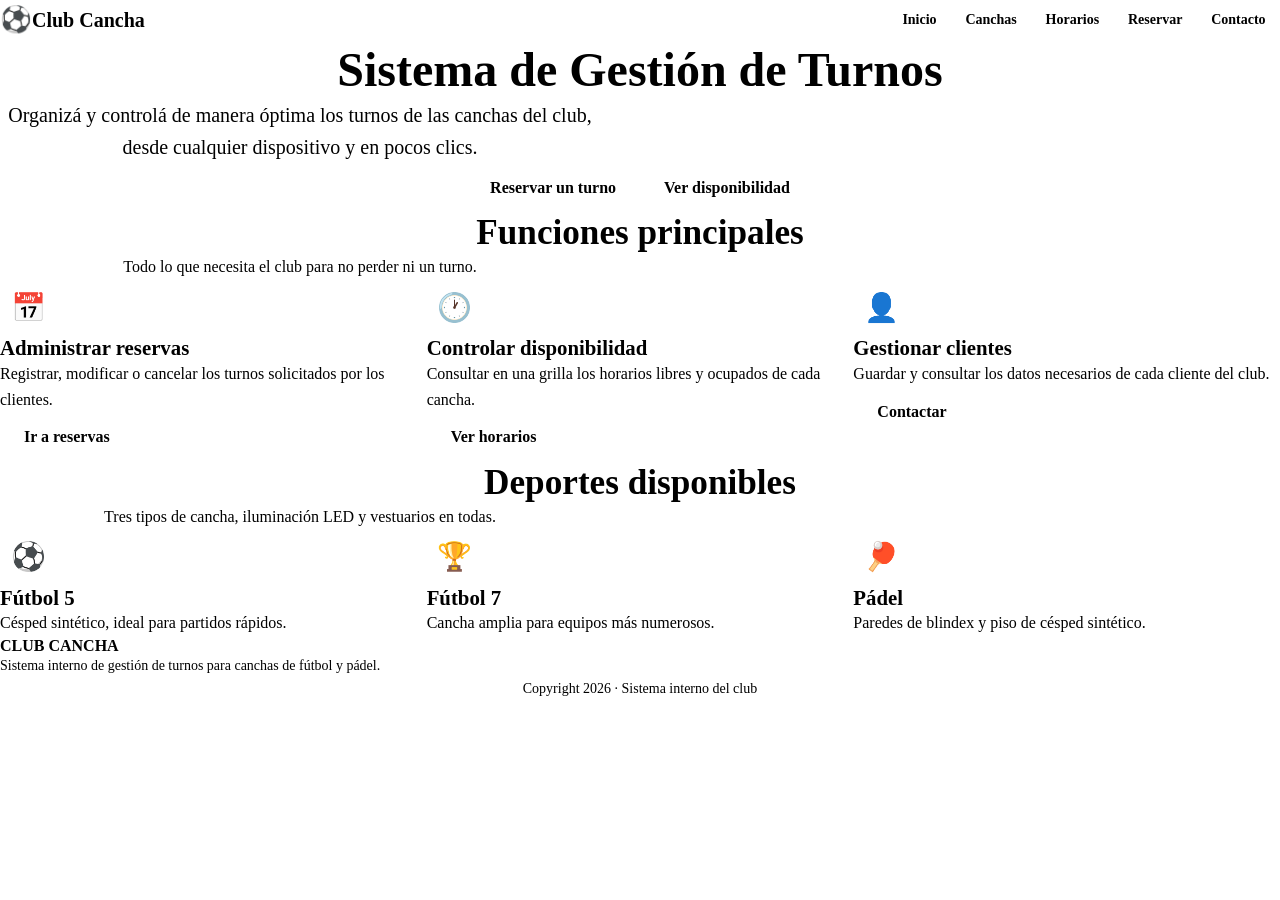
==== commit 840e464c: "cambiar nombre de rama contacto" ====
--- a/index.html
+++ b/index.html
@@ -6,7 +6,7 @@
     <meta name="viewport" content="width=device-width, initial-scale=1.0">
     <title>Inicio | Club Canchas de Fútbol y Pádel</title>
     <meta name="description" content="Sistema interno de gestión de turnos para las canchas de fútbol 5, fútbol 7 y pádel del club.">
-    <meta name="author" content="Grupo 5 - Tecnicatura Universitaria en Programación">
+    <meta name="author" content="Grupo 6 - Tecnicatura Universitaria en Programación">
     <link rel="stylesheet" href="css/styles.css">
 </head>
 
--- a/css/styles.css
+++ b/css/styles.css
@@ -1,4 +1,4 @@
-/* ============================================================================
+
    CLUB CANCHA - SISTEMA DE TURNOS
    Hoja de estilos UNICA del proyecto.  Grupo 5.
    Metodologia: MOBILE FIRST (primero el celular, despues tablet y escritorio)
@@ -34,7 +34,7 @@
 
 /* ############################################################################
    ##                                                                        ##
-   ##   ZONA 0  -  COMUN                                    DUENA: LOURDES   ##
+   ##   ZONA 0  /* ============================================================================-  COMUN                                    DUENA: LOURDES   ##
    ##   Lo que se usa en TODAS las paginas.                                  ##
    ##                                                                        ##
    ############################################################################ */
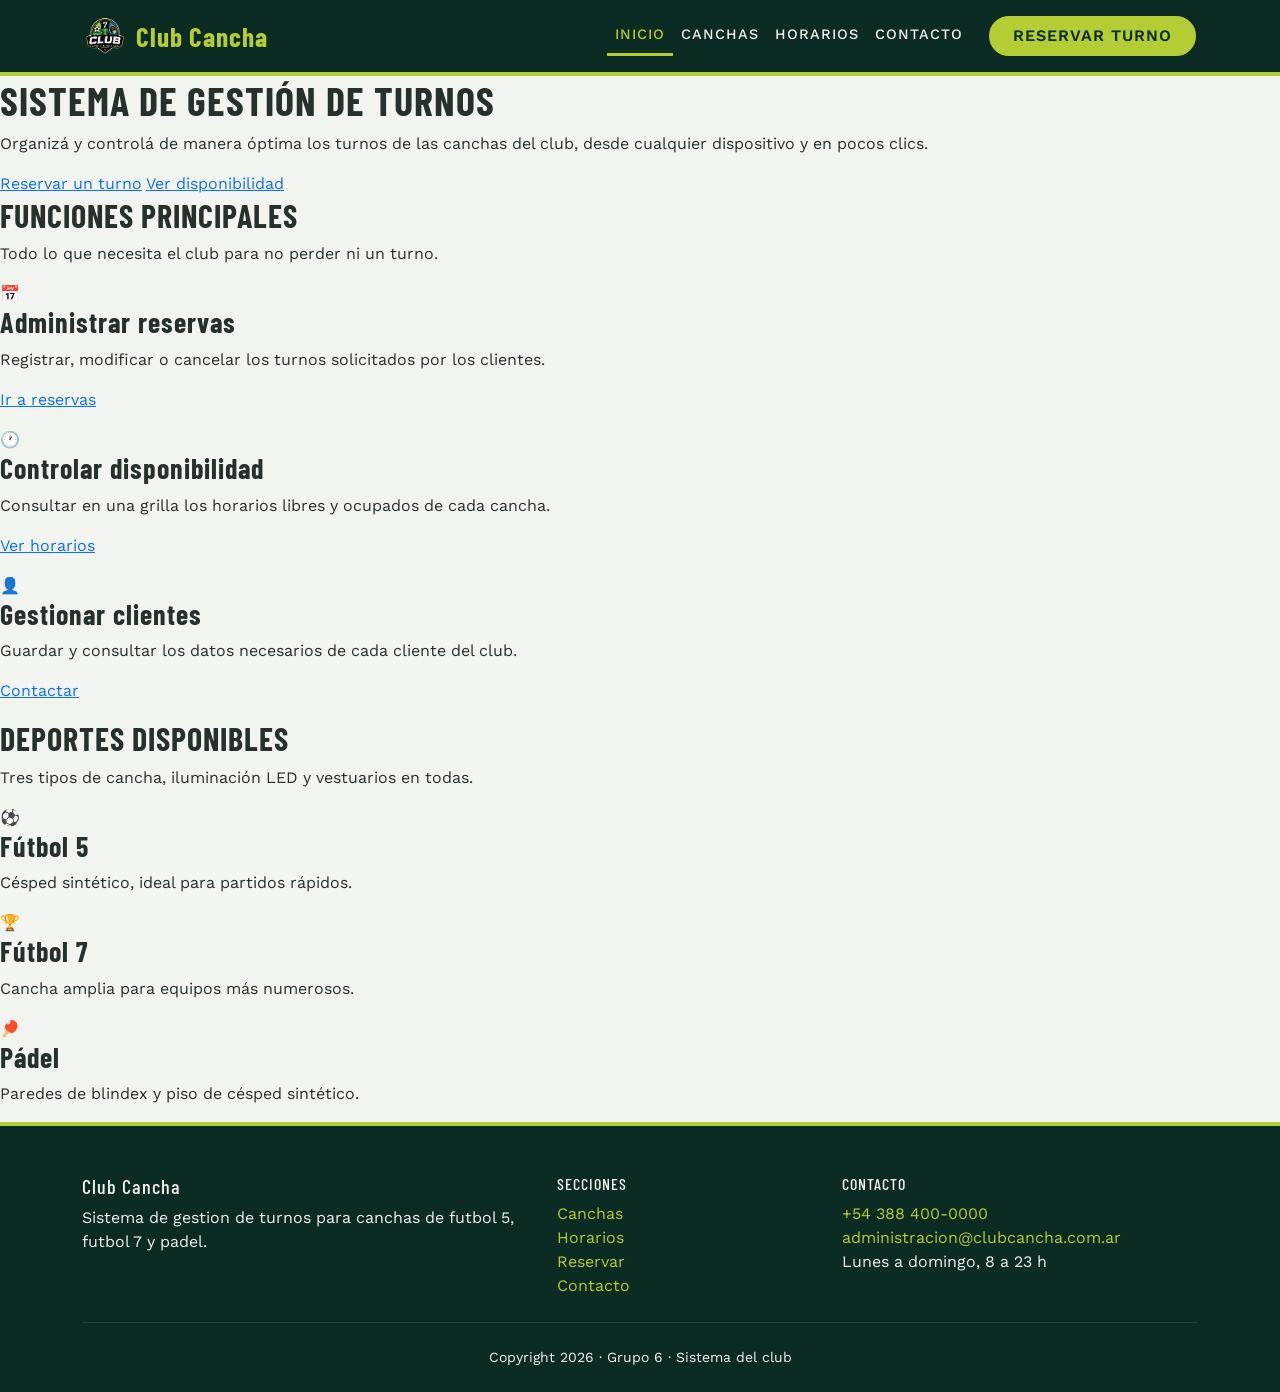
==== commit 7ddf7256: "correccion de navbar y footer de las 5 paginas" ====
--- a/index.html
+++ b/index.html
@@ -5,32 +5,52 @@
     <meta charset="UTF-8">
     <meta name="viewport" content="width=device-width, initial-scale=1.0">
     <title>Inicio | Club Canchas de Fútbol y Pádel</title>
-    <meta name="description" content="Sistema interno de gestión de turnos para las canchas de fútbol 5, fútbol 7 y pádel del club.">
+    <meta name="description"
+        content="Sistema interno de gestión de turnos para las canchas de fútbol 5, fútbol 7 y pádel del club.">
     <meta name="author" content="Grupo 6 - Tecnicatura Universitaria en Programación">
+
+    <link rel="icon" href="img/logo-club.png" type="image/png">
+
+    <link rel="stylesheet" href="https://cdn.jsdelivr.net/npm/bootstrap@5.3.3/dist/css/bootstrap.min.css">
+
+    <link rel="stylesheet" href="https://cdn.jsdelivr.net/npm/bootstrap-icons@1.11.3/font/bootstrap-icons.min.css">
+
+    <link rel="preconnect" href="https://fonts.googleapis.com">
+    <link rel="preconnect" href="https://fonts.gstatic.com" crossorigin>
+    <link rel="stylesheet"
+        href="https://fonts.googleapis.com/css2?family=Barlow+Condensed:wght@500;600;700&family=Work+Sans:wght@400;500;600&display=swap">
+
     <link rel="stylesheet" href="css/styles.css">
+    <link rel="stylesheet" href="css/comun.css">
+    <link rel="stylesheet" href="css/inicio.css">
 </head>
 
 <body>
 
-    <header class="cabecera">
-        <div class="contenedor cabecera__inner">
-
-            <a class="logo" href="index.html">
-                <span class="logo__icono" aria-hidden="true">&#9917;</span>
-                <span>Club Cancha</span>
-            </a>
-
-            <nav class="nav" aria-label="Navegación principal">
-                <ul class="nav__lista">
-                    <li><a class="nav__link nav__link--activo" href="index.html" aria-current="page">Inicio</a></li>
-                    <li><a class="nav__link" href="canchas.html">Canchas</a></li>
-                    <li><a class="nav__link" href="horarios.html">Horarios</a></li>
-                    <li><a class="nav__link" href="reservar.html">Reservar</a></li>
-                    <li><a class="nav__link" href="contacto.html">Contacto</a></li>
-                </ul>
-            </nav>
-
-        </div>
+    <header class="sticky-top">
+        <nav class="navbar navbar-expand-lg navbar-club" data-bs-theme="dark">
+            <div class="container">
+                <a class="navbar-brand d-flex align-items-center gap-2" href="index.html">
+                    <img src="img/logo-club.png" alt="" width="46" height="46">
+                    <span>Club Cancha</span>
+                </a>
+                <button class="navbar-toggler" type="button" data-bs-toggle="collapse" data-bs-target="#menuPrincipal"
+                    aria-controls="menuPrincipal" aria-expanded="false" aria-label="Abrir el menu">
+                    <span class="navbar-toggler-icon"></span>
+                </button>
+
+                <div class="collapse navbar-collapse" id="menuPrincipal">
+                    <ul class="navbar-nav ms-auto mb-2 mb-lg-0">
+                        <li class="nav-item"><a class="nav-link active" aria-current="page" href="index.html">Inicio</a>
+                        </li>
+                        <li class="nav-item"><a class="nav-link" href="canchas.html">Canchas</a></li>
+                        <li class="nav-item"><a class="nav-link" href="horarios.html">Horarios</a></li>
+                        <li class="nav-item"><a class="nav-link" href="contacto.html">Contacto</a></li>
+                    </ul>
+                    <a class="btn btn-club ms-lg-3 mt-2 mt-lg-0" href="reservar.html">Reservar turno</a>
+                </div>
+            </div>
+        </nav>
     </header>
 
     <main>
@@ -142,21 +162,43 @@
 
     </main>
 
-    <footer class="pie">
-        <div class="contenedor">
-
-            <div class="pie__grid">
-                <div>
-                    <h3>Club Cancha</h3>
-                    <p>Sistema interno de gestión de turnos para canchas de fútbol y pádel.</p>
-                </div>
-            </div>
-
-            <p class="pie__copy">Copyright 2026 &middot; Sistema interno del club</p>
-
+    <footer class="pie-club">
+        <div class="container">
+            <div class="row g-4">
+
+                <div class="col-12 col-md-5">
+                    <h3 class="h5">Club Cancha</h3>
+                    <p class="mb-0">Sistema de gestion de turnos para canchas de futbol 5, futbol 7 y padel.</p>
+                </div>
+
+                <div class="col-6 col-md-3">
+                    <h3 class="h6 text-uppercase">Secciones</h3>
+                    <ul class="list-unstyled mb-0">
+                        <li><a href="canchas.html">Canchas</a></li>
+                        <li><a href="horarios.html">Horarios</a></li>
+                        <li><a href="reservar.html">Reservar</a></li>
+                        <li><a href="contacto.html">Contacto</a></li>
+                    </ul>
+                </div>
+
+                <div class="col-6 col-md-4">
+                    <h3 class="h6 text-uppercase">Contacto</h3>
+                    <ul class="list-unstyled mb-0">
+                        <li><a href="tel:+543884000000">+54 388 400-0000</a></li>
+                        <li><a href="mailto:administracion@clubcancha.com.ar">administracion@clubcancha.com.ar</a></li>
+                        <li>Lunes a domingo, 8 a 23 h</li>
+                    </ul>
+                </div>
+
+            </div>
+
+            <hr class="border-secondary my-4">
+            <p class="text-center small mb-0">Copyright 2026 &middot; Grupo 6 &middot; Sistema del club</p>
         </div>
     </footer>
 
+    <script src="https://cdn.jsdelivr.net/npm/bootstrap@5.3.3/dist/js/bootstrap.bundle.min.js"></script>
+
 </body>
 
 </html>
--- a/css/styles.css
+++ b/css/styles.css
@@ -1,71 +1,30 @@
-
-   CLUB CANCHA - SISTEMA DE TURNOS
-   Hoja de estilos UNICA del proyecto.  Grupo 5.
-   Metodologia: MOBILE FIRST (primero el celular, despues tablet y escritorio)
-   ============================================================================
-
-   >>> MAPA DEL ARCHIVO - LEER ANTES DE EDITAR <<<
-
-   El archivo esta dividido en ZONAS. Cada zona tiene una DUENA.
-   Cada una escribe UNICAMENTE dentro de su zona, entre sus dos banderas.
-
-     ZONA 0 - COMUN ................ Lourdes  (variables, reset, header, footer)
-     ZONA 1 - INICIO ............... Lourdes  (index.html)
-     ZONA 2 - CANCHAS .............. Analia   (canchas.html)
-     ZONA 3 - HORARIOS ............. Laura    (horarios.html)
-     ZONA 4 - RESERVAR ............. Emilse   (reservar.html)
-     ZONA 5 - CONTACTO ............. Belen    (contacto.html)
-
-   REGLAS PARA NO TENER CONFLICTOS EN GIT:
-
-   1. Escribi solo dentro de TU zona. Nunca edites la zona de otra.
-   2. No borres ni muevas las banderas ###### que separan las zonas.
-   3. Las MEDIA QUERIES de tu seccion van DENTRO de tu zona, al final.
-   4. Si necesitas cambiar algo de la ZONA 0 (un color, el header),
-      pediselo a Lourdes. No lo toques por tu cuenta.
-   5. Antes de empezar a editar:  git merge origin/dev
-
-   UNIDADES QUE USAMOS EN TODO EL ARCHIVO:  px  %  rem  fr
-
-   ============================================================================ */
-
-
-
-
-/* ############################################################################
-   ##                                                                        ##
-   ##   ZONA 0  /* ============================================================================-  COMUN                                    DUENA: LOURDES   ##
-   ##   Lo que se usa en TODAS las paginas.                                  ##
-   ##                                                                        ##
-   ############################################################################ */
-
-
-/* ----------------------------------------------------------------------------
-   0.1  VARIABLES CSS  ->  :root + var()
-   :root es la raiz del documento (el <html>). Todo lo que declaramos aca
-   se puede reutilizar en cualquier parte escribiendo var(--nombre).
-   Ventaja: si queremos cambiar el verde del club, lo cambiamos UNA sola vez.
-   ---------------------------------------------------------------------------- */
+/*
+   CSS DEL TP2 - Grupo 6
+   Se conserva comentado segun la consigna del TP3. NO BORRAR.
+
 :root {
 
-  /* --- Colores del club --- */
-  --color-primario: #0f766e;          /* verde cesped */
+  /* --- Colores del club ---* /
+  --color-primario: #0f766e;
   --color-primario-oscuro: #115e59;
   --color-primario-claro: #ccfbf1;
-  --color-secundario: #f59e0b;        /* ambar, para los botones de accion */
+  --color-secundario: #f59e0b;
   --color-secundario-oscuro: #d97706;
 
-  /* --- Colores de la interfaz --- */
-  --color-fondo: #f4f7f8;             /* fondo general de la pagina */
-  --color-superficie: #ffffff;        /* fondo de tarjetas y formularios */
-  --color-oscuro: #0b1f1d;            /* header y footer */
+  /* --- Colores de la interfaz ---* /
+  --color-fondo: #f4f7f8;
+  /* fondo general de la pagina* /
+  --color-superficie: #ffffff;
+  /* fondo de tarjetas y formularios* /
+  --color-oscuro: #0b1f1d;
+  /* header y footer* /
   --color-blanco: #ffffff;
   --color-texto: #1f2937;
   --color-texto-suave: #4b5563;
   --color-texto-claro: #e5e7eb;
   --color-borde: #d1d5db;
 
-  /* --- Colores segun el estado del turno --- */
+  /* --- Colores segun el estado del turno ---* /
   --color-disponible: #15803d;
   --color-disponible-fondo: #dcfce7;
   --color-ocupado: #b91c1c;
@@ -73,34 +32,27 @@
   --color-pendiente: #b45309;
   --color-pendiente-fondo: #fef3c7;
 
-  /* --- Tipografias --- */
+  /* --- Tipografias ---* /
   --fuente-titulos: "Segoe UI", Arial, sans-serif;
   --fuente-texto: "Segoe UI", Arial, sans-serif;
 
-  /* --- Espaciados (siempre multiplos de 0.5rem = 8px) --- */
+  /* --- Espaciados (siempre multiplos de 0.5rem = 8px) ---* /
   --esp-1: 0.5rem;
   --esp-2: 1rem;
   --esp-3: 1.5rem;
   --esp-4: 2rem;
   --esp-5: 3rem;
 
-  /* --- Bordes y sombras --- */
+  /* --- Bordes y sombras ---* /
   --radio: 12px;
   --radio-chico: 8px;
   --radio-pastilla: 50px;
   --sombra: 0 2px 8px #9ca3af;
 
-  /* --- Ancho maximo del contenido --- */
+  /* --- Ancho maximo del contenido ---* /
   --ancho-contenedor: 1200px;
 }
 
-
-/* ----------------------------------------------------------------------------
-   0.2  RESET Y BOX MODEL
-   El * selecciona TODOS los elementos de la pagina.
-   box-sizing: border-box hace que el padding y el border queden ADENTRO del
-   ancho declarado. Sin esto, una caja de width:100% con padding se desborda.
-   ---------------------------------------------------------------------------- */
 * {
   box-sizing: border-box;
   margin: 0;
@@ -109,14 +61,15 @@
 
 body {
   font-family: var(--fuente-texto);
-  font-size: 1rem;                    /* rem = 16px por defecto */
+  font-size: 1rem;
   line-height: 1.6;
   color: var(--color-texto);
   background-color: var(--color-fondo);
 }
 
 img {
-  max-width: 100%;                    /* la imagen nunca se pasa de su caja */
+  max-width: 100%;
+  /* la imagen nunca se pasa de su caja* /
   height: auto;
   display: block;
 }
@@ -130,37 +83,37 @@
   color: var(--color-secundario-oscuro);
 }
 
-/* Accesibilidad: marca visible al navegar con la tecla Tab */
 a:focus {
   outline: 3px solid var(--color-secundario);
 }
 
-/* --- Titulos: tamanos del CELULAR (mas abajo los agrandamos) --- */
-h1, h2, h3 {
+h1,
+h2,
+h3 {
   font-family: var(--fuente-titulos);
   line-height: 1.2;
   color: var(--color-primario-oscuro);
 }
 
-h1 { font-size: 2rem; }
-h2 { font-size: 1.5rem; }
-h3 { font-size: 1.15rem; }
-
-
-/* ----------------------------------------------------------------------------
-   0.3  CAJAS DE USO GENERAL
-   ---------------------------------------------------------------------------- */
-
-/* Centra el contenido y le deja aire a los costados.
-   margin: 0 auto  ->  arriba/abajo 0, izquierda/derecha automatico (centra). */
+h1 {
+  font-size: 2rem;
+}
+
+h2 {
+  font-size: 1.5rem;
+}
+
+h3 {
+  font-size: 1.15rem;
+}
+
 .contenedor {
-  width: 100%;                        /* % = respecto del ancho del padre */
+  width: 100%;
   max-width: var(--ancho-contenedor);
   margin: 0 auto;
-  padding: 0 var(--esp-2);            /* BOX MODEL: aire interno a los lados */
-}
-
-/* padding: 3rem 0  ->  arriba y abajo 3rem, a los costados 0 */
+  padding: 0 var(--esp-2);
+}
+
 .seccion {
   padding: var(--esp-5) 0;
 }
@@ -174,7 +127,6 @@
   margin-bottom: var(--esp-2);
 }
 
-/* margin: 0 auto 2rem -> arriba 0, costados auto (centra), abajo 2rem */
 .seccion__bajada {
   max-width: 600px;
   margin: 0 auto var(--esp-4);
@@ -186,7 +138,6 @@
   text-align: center;
 }
 
-/* Parrafo chiquito que va debajo de un titulo */
 .intro {
   margin-bottom: var(--esp-3);
   color: var(--color-texto-suave);
@@ -198,13 +149,12 @@
 }
 
 
-/* ----------------------------------------------------------------------------
-   0.4  BOTONES  (se usan en las 5 paginas)
-   ---------------------------------------------------------------------------- */
 .boton {
   display: inline-block;
-  padding: 0.75rem 1.5rem;            /* BOX MODEL: padding */
-  border: 2px solid var(--color-primario);   /* BOX MODEL: border */
+  padding: 0.75rem 1.5rem;
+  /* BOX MODEL: padding* /
+  border: 2px solid var(--color-primario);
+  /* BOX MODEL: border* /
   border-radius: var(--radio-pastilla);
   font-family: var(--fuente-titulos);
   font-size: 1rem;
@@ -255,21 +205,15 @@
   width: 100%;
 }
 
-
-/* ----------------------------------------------------------------------------
-   0.5  CABECERA Y MENU  ->  FLEXBOX
-   Flexbox acomoda los elementos en UNA sola direccion (fila o columna).
-   Aca lo usamos para dejar el logo a la izquierda y el menu a la derecha.
-   ---------------------------------------------------------------------------- */
 .cabecera {
   background-color: var(--color-oscuro);
 }
 
 .cabecera__inner {
   display: flex;
-  flex-wrap: wrap;                    /* si no entra, baja a la linea de abajo */
-  align-items: center;                /* centra en vertical */
-  justify-content: space-between;     /* separa logo y menu a los extremos */
+  flex-wrap: wrap;
+  align-items: center;
+  justify-content: space-between;
   gap: var(--esp-2);
   padding: var(--esp-2) 0;
 }
@@ -297,7 +241,7 @@
   flex-wrap: wrap;
   justify-content: center;
   gap: var(--esp-1);
-  list-style: none;                   /* saca los puntitos del <ul> */
+  list-style: none;
 }
 
 .nav__link {
@@ -314,16 +258,11 @@
   color: var(--color-blanco);
 }
 
-/* Marca la pagina en la que estamos paradas */
 .nav__link--activo {
   background-color: var(--color-primario);
   color: var(--color-blanco);
 }
 
-
-/* ----------------------------------------------------------------------------
-   0.6  PORTADA (HERO)  -  la usan las 5 paginas
-   ---------------------------------------------------------------------------- */
 .hero {
   padding: var(--esp-5) 0;
   background-color: var(--color-primario-oscuro);
@@ -343,22 +282,16 @@
   color: var(--color-primario-claro);
 }
 
-
-/* ----------------------------------------------------------------------------
-   0.7  TARJETA BASE  (la usan Inicio, Canchas y Contacto)
-   Al estar dentro de una grilla, todas las tarjetas de una misma fila
-   quedan automaticamente del mismo alto.
-   ---------------------------------------------------------------------------- */
 .tarjeta {
   background-color: var(--color-superficie);
-  border: 1px solid var(--color-borde);   /* BOX MODEL: border */
+  border: 1px solid var(--color-borde);
   border-radius: var(--radio);
   box-shadow: var(--sombra);
-  overflow: hidden;                       /* recorta la imagen en las esquinas */
+  overflow: hidden;
 }
 
 .tarjeta__cuerpo {
-  padding: var(--esp-3);                  /* BOX MODEL: padding */
+  padding: var(--esp-3);
 }
 
 .tarjeta__cuerpo h3 {
@@ -374,10 +307,6 @@
   margin-top: var(--esp-2);
 }
 
-
-/* ----------------------------------------------------------------------------
-   0.8  PIE DE PAGINA  ->  CSS GRID
-   ---------------------------------------------------------------------------- */
 .pie {
   margin-top: var(--esp-5);
   padding: var(--esp-4) 0 var(--esp-2);
@@ -387,7 +316,8 @@
 
 .pie__grid {
   display: grid;
-  grid-template-columns: 1fr;             /* fr = fraccion del espacio libre */
+  grid-template-columns: 1fr;
+  /* fr = fraccion del espacio libre* /
   gap: var(--esp-3);
   padding-bottom: var(--esp-3);
 }
@@ -420,18 +350,22 @@
 }
 
 
-/* ----------------------------------------------------------------------------
-   0.9  MEDIA QUERIES DE LA ZONA COMUN
-   Mobile First: todo lo de arriba es el celular.
-   Aca AGREGAMOS reglas para pantallas mas grandes usando min-width.
-   ---------------------------------------------------------------------------- */
-
-/* --- TABLET: desde 768px --- */
+/*  MEDIA QUERIES DE LA ZONA COMUN
+
+/* --- TABLET: desde 768px ---* /
 @media (min-width: 768px) {
 
-  h1 { font-size: 2.5rem; }
-  h2 { font-size: 1.9rem; }
-  h3 { font-size: 1.3rem; }
+  h1 {
+    font-size: 2.5rem;
+  }
+
+  h2 {
+    font-size: 1.9rem;
+  }
+
+  h3 {
+    font-size: 1.3rem;
+  }
 
   .contenedor {
     padding: 0 var(--esp-3);
@@ -442,54 +376,28 @@
   }
 }
 
-/* --- ESCRITORIO: desde 1024px --- */
+/* --- ESCRITORIO: desde 1024px ---* /
 @media (min-width: 1024px) {
 
-  h1 { font-size: 3rem; }
-  h2 { font-size: 2.2rem; }
+  h1 {
+    font-size: 3rem;
+  }
+
+  h2 {
+    font-size: 2.2rem;
+  }
 
   .hero {
     padding: var(--esp-5) 0 var(--esp-5);
   }
 }
 
-
-/* --------------------------- FIN DE LA ZONA 0 ---------------------------- */
-
-
-
-
-
-
-
-
-
-
-
-
-
-
-/* ############################################################################
-   ##                                                                        ##
-   ##   ZONA 1  -  PAGINA DE INICIO                         DUENA: LOURDES   ##
-   ##   Archivo: index.html                                                  ##
-   ##                                                                        ##
-   ############################################################################ */
-
-
-/* ----------------------------------------------------------------------------
-   1.1  PORTADA GRANDE DE LA PAGINA DE INICIO
-   ---------------------------------------------------------------------------- */
+/*    PAGINA DE INICIO - DUEÑA: LOURDES  * /
+
 .hero--alto {
   padding: var(--esp-5) 0;
 }
 
-
-/* ----------------------------------------------------------------------------
-   1.2  BOTONES DE LA PORTADA  ->  FLEXBOX
-   En el celular se apilan en columna; desde tablet van uno al lado del otro
-   (ver la media query al final de esta zona).
-   ---------------------------------------------------------------------------- */
 .hero__acciones {
   display: flex;
   flex-direction: column;
@@ -497,44 +405,41 @@
   gap: var(--esp-2);
 }
 
-
-/* ----------------------------------------------------------------------------
-   1.3  FUNCIONES PRINCIPALES  ->  CSS GRID
-   Grid arma una grilla de filas y columnas.
-   1 columna en celular, 2 en tablet y 3 en escritorio.
-   ---------------------------------------------------------------------------- */
 .grid-funciones {
   display: grid;
   grid-template-columns: 1fr;
   gap: var(--esp-3);
 }
 
-/* Circulito con el emoji de cada funcion (flexbox para centrarlo adentro) */
+/* Circulito con el emoji de cada funcion (flexbox para centrarlo adentro)* /
 .tarjeta__icono {
   display: flex;
   align-items: center;
   justify-content: center;
-  width: 56px;                        /* px: medida fija, no cambia nunca */
+  width: 56px;
+  /* px: medida fija, no cambia nunca* /
   height: 56px;
   margin-bottom: var(--esp-2);
-  border-radius: 50%;                 /* 50% de su propio tamano = circulo */
+  border-radius: 50%;
+  /* 50% de su propio tamano = circulo* /
   background-color: var(--color-primario-claro);
   font-size: 1.75rem;
 }
 
-
 /* ----------------------------------------------------------------------------
    1.4  MEDIA QUERIES DE INICIO
-   ---------------------------------------------------------------------------- */
+   ----------------------------------------------------------------------------* /
 
 @media (min-width: 768px) {
 
   .grid-funciones {
-    grid-template-columns: repeat(2, 1fr);   /* 2 columnas iguales */
+    grid-template-columns: repeat(2, 1fr);
+    /* 2 columnas iguales* /
   }
 
   .hero__acciones {
-    flex-direction: row;                     /* botones uno al lado del otro */
+    flex-direction: row;
+    /* botones uno al lado del otro* /
     justify-content: center;
   }
 }
@@ -542,59 +447,27 @@
 @media (min-width: 1024px) {
 
   .grid-funciones {
-    grid-template-columns: repeat(3, 1fr);   /* 3 columnas iguales */
-  }
-}
-
-
-/* --------------------------- FIN DE LA ZONA 1 ---------------------------- */
-
-
-
-
-
-
-
-
-
-
-
-
-
-
-/* ############################################################################
-   ##                                                                        ##
-   ##   ZONA 2  -  PAGINA DE CANCHAS                         DUENA: ANALIA   ##
-   ##   Archivo: canchas.html                                                ##
-   ##                                                                        ##
-   ############################################################################ */
-
-
-/* ----------------------------------------------------------------------------
-   2.1  CATALOGO DE CANCHAS  ->  CSS GRID
-   ---------------------------------------------------------------------------- */
+    grid-template-columns: repeat(3, 1fr);
+    /* 3 columnas iguales* /
+  }
+}
+
+
+/*  PAGINA DE CANCHAS - DUEÑA: ANALIA * /
+
 .grid-canchas {
   display: grid;
-  grid-template-columns: 1fr;         /* celular: una tarjeta por fila */
+  grid-template-columns: 1fr;
+  /* celular: una tarjeta por fila* /
   gap: var(--esp-3);
 }
 
-
-/* ----------------------------------------------------------------------------
-   2.2  IMAGEN DE LA TARJETA
-   Como los tres dibujos tienen la misma proporcion, con width:100% y
-   height:auto quedan todos del mismo alto y sin deformarse.
-   ---------------------------------------------------------------------------- */
 .tarjeta__imagen {
   width: 100%;
   height: auto;
   border-bottom: 1px solid var(--color-borde);
 }
 
-
-/* ----------------------------------------------------------------------------
-   2.3  FICHA TECNICA DE CADA CANCHA  ->  FLEXBOX
-   ---------------------------------------------------------------------------- */
 .datos {
   list-style: none;
   margin-bottom: var(--esp-2);
@@ -602,7 +475,6 @@
   color: var(--color-texto-suave);
 }
 
-/* Cada renglon: la etiqueta a la izquierda y el valor a la derecha */
 .datos li {
   display: flex;
   justify-content: space-between;
@@ -624,10 +496,9 @@
   color: var(--color-texto-suave);
 }
 
-
 /* ----------------------------------------------------------------------------
    2.4  MEDIA QUERIES DE CANCHAS
-   ---------------------------------------------------------------------------- */
+   ----------------------------------------------------------------------------* /
 
 @media (min-width: 768px) {
 
@@ -643,34 +514,8 @@
   }
 }
 
-
-/* --------------------------- FIN DE LA ZONA 2 ---------------------------- */
-
-
-
-
-
-
-
-
-
-
-
-
-
-
-/* ############################################################################
-   ##                                                                        ##
-   ##   ZONA 3  -  PAGINA DE HORARIOS                         DUENA: LAURA   ##
-   ##   Archivo: horarios.html                                               ##
-   ##                                                                        ##
-   ############################################################################ */
-
-
-/* ----------------------------------------------------------------------------
-   3.1  GRILLA DE DISPONIBILIDAD  ->  CSS GRID
-   Celular 2 columnas, tablet 4 y escritorio 8 (los 8 turnos en una sola fila).
-   ---------------------------------------------------------------------------- */
+/*  PAGINA DE HORARIOS - DUEÑA: LAURA* /
+
 .grid-horarios {
   display: grid;
   grid-template-columns: repeat(2, 1fr);
@@ -679,7 +524,6 @@
   margin-bottom: var(--esp-5);
 }
 
-/* Referencias de color debajo del titulo  ->  FLEXBOX */
 .referencias {
   display: flex;
   flex-wrap: wrap;
@@ -689,12 +533,6 @@
   list-style: none;
 }
 
-
-/* ----------------------------------------------------------------------------
-   3.2  PASTILLAS DE ESTADO
-   Cada estado usa dos colores: uno oscuro para la letra y uno clarito
-   para el fondo. Asi el texto siempre se lee bien.
-   ---------------------------------------------------------------------------- */
 .estado {
   display: inline-block;
   padding: 0.2rem 0.75rem;
@@ -719,12 +557,6 @@
   background-color: var(--color-pendiente-fondo);
 }
 
-
-/* ----------------------------------------------------------------------------
-   3.3  CASILLERO DE TURNO
-   .turno es el bloque, y .turno--disponible / --ocupado / --pendiente son
-   variantes que solo cambian el color del borde.
-   ---------------------------------------------------------------------------- */
 .turno {
   display: flex;
   flex-direction: column;
@@ -757,10 +589,9 @@
   border-color: var(--color-pendiente);
 }
 
-
 /* ----------------------------------------------------------------------------
    3.4  MEDIA QUERIES DE HORARIOS
-   ---------------------------------------------------------------------------- */
+   ----------------------------------------------------------------------------* /
 
 @media (min-width: 768px) {
 
@@ -776,35 +607,8 @@
   }
 }
 
-
-/* --------------------------- FIN DE LA ZONA 3 ---------------------------- */
-
-
-
-
-
-
-
-
-
-
-
-
-
-
-/* ############################################################################
-   ##                                                                        ##
-   ##   ZONA 4  -  PAGINA DE RESERVAR                        DUENA: EMILSE   ##
-   ##   Archivo: reservar.html                                               ##
-   ##                                                                        ##
-   ############################################################################ */
-
-
-/* ----------------------------------------------------------------------------
-   4.1  LAYOUT DE LA PAGINA  ->  CSS GRID
-   Celular: formulario y avisos uno debajo del otro.
-   Escritorio: dos columnas (el formulario mas ancho que los avisos).
-   ---------------------------------------------------------------------------- */
+/* PAGINA DE RESERVAR - DUEÑA: EMILSE* /
+
 .grid-reserva {
   display: grid;
   grid-template-columns: 1fr;
@@ -812,12 +616,10 @@
 }
 
 
-/* ----------------------------------------------------------------------------
-   4.2  FORMULARIO  ->  CSS GRID
-   ---------------------------------------------------------------------------- */
 .formulario {
   display: grid;
-  grid-template-columns: 1fr;         /* celular: un campo por fila */
+  grid-template-columns: 1fr;
+  /* celular: un campo por fila* /
   gap: var(--esp-2);
   padding: var(--esp-4);
   background-color: var(--color-superficie);
@@ -826,7 +628,6 @@
   box-shadow: var(--sombra);
 }
 
-/* Cada campo es una columnita flex: la etiqueta arriba y el control abajo */
 .campo {
   display: flex;
   flex-direction: column;
@@ -859,7 +660,7 @@
 }
 
 .campo textarea {
-  height: 130px;                      /* px: alto del cuadro de texto */
+  height: 130px;
 }
 
 .obligatorio {
@@ -867,13 +668,10 @@
   font-weight: bold;
 }
 
-
-/* ----------------------------------------------------------------------------
-   4.3  BLOQUE DE AVISOS (el <aside>)
-   ---------------------------------------------------------------------------- */
 .aviso {
   padding: var(--esp-3);
-  border-left: 5px solid var(--color-secundario);   /* BOX MODEL: border */
+  border-left: 5px solid var(--color-secundario);
+  /* BOX MODEL: border* /
   border-radius: var(--radio);
   background-color: var(--color-superficie);
   box-shadow: var(--sombra);
@@ -885,7 +683,7 @@
 }
 
 .aviso ul {
-  padding-left: var(--esp-3);         /* espacio para los puntitos de la lista */
+  padding-left: var(--esp-3);
   color: var(--color-texto-suave);
 }
 
@@ -893,73 +691,42 @@
   margin-bottom: var(--esp-1);
 }
 
-
 /* ----------------------------------------------------------------------------
    4.4  MEDIA QUERIES DE RESERVAR
-   ---------------------------------------------------------------------------- */
-
-/* --- TABLET: el formulario pasa a 2 columnas --- */
+   ----------------------------------------------------------------------------* /
+
+/* --- TABLET: el formulario pasa a 2 columnas ---* /
 @media (min-width: 768px) {
 
   .formulario {
     grid-template-columns: repeat(2, 1fr);
   }
 
-  /* Los campos largos y el boton ocupan las 2 columnas */
+  /* Los campos largos y el boton ocupan las 2 columnas* /
   .campo--ancho,
   .formulario .boton {
     grid-column: span 2;
   }
 }
 
-/* --- ESCRITORIO: formulario ancho + columna de avisos --- */
+/* --- ESCRITORIO: formulario ancho + columna de avisos ---* /
 @media (min-width: 1024px) {
 
   .grid-reserva {
-    grid-template-columns: 2fr 1fr;   /* el form ocupa el doble que el aside */
-  }
-}
-
-
-/* --------------------------- FIN DE LA ZONA 4 ---------------------------- */
-
-
-
-
-
-
-
-
-
-
-
-
-
-
-/* ############################################################################
-   ##                                                                        ##
-   ##   ZONA 5  -  PAGINA DE CONTACTO                         DUENA: BELEN   ##
-   ##   Archivo: contacto.html                                               ##
-   ##                                                                        ##
-   ############################################################################ */
-
-
-/* ----------------------------------------------------------------------------
-   5.1  LAYOUT DE LA PAGINA  ->  CSS GRID
-   Celular: una columna. Escritorio: dos columnas iguales.
-   ---------------------------------------------------------------------------- */
+    grid-template-columns: 2fr 1fr;
+    /* el form ocupa el doble que el aside* /
+  }
+}
+
+
+/* PAGINA DE CONTACTO - DUEÑA: BELEN* /
+
 .grid-contacto {
   display: grid;
   grid-template-columns: 1fr;
   gap: var(--esp-4);
 }
 
-
-/* ----------------------------------------------------------------------------
-   5.2  LISTA DE DATOS DEL CLUB  ->  DOS FLEXBOX, UNO ADENTRO DEL OTRO
-   El <ul> apila los items en columna, y cada <li> pone el icono a la
-   izquierda y el texto a la derecha.
-   ---------------------------------------------------------------------------- */
 .lista-contacto {
   display: flex;
   flex-direction: column;
@@ -969,8 +736,7 @@
 
 .lista-contacto li {
   display: flex;
-  align-items: flex-start;            /* el icono a la altura del 1er renglon */
-  gap: var(--esp-2);
+  align-items: flex-start;
   padding: var(--esp-2);
   border: 1px solid var(--color-borde);
   border-radius: var(--radio-chico);
@@ -987,10 +753,9 @@
   color: var(--color-primario-oscuro);
 }
 
-
 /* ----------------------------------------------------------------------------
    5.3  MEDIA QUERIES DE CONTACTO
-   ---------------------------------------------------------------------------- */
+   ----------------------------------------------------------------------------* /
 
 @media (min-width: 1024px) {
 
@@ -999,6 +764,4 @@
   }
 }
 
-
-/* --------------------------- FIN DE LA ZONA 5 ---------------------------- */
-/* ------------------------- FIN DEL ARCHIVO CSS --------------------------- */
+   ===== FIN DEL CSS DEL TP2 ===== */
--- a/css/comun.css
+++ b/css/comun.css
@@ -0,0 +1,159 @@
+:root {
+  --verde-noche:  #0B2B23;   /* navbar y footer */
+  --verde-cancha: #0C6119;   /* del logo: fondo de los hero */
+  --lima:         #B4CD35;   /* del logo: botones y acentos */
+  --cal:          #F2F5EF;   /* fondo general de la pagina */
+  --ladrillo:     #E2593A;   /* turno ocupado */
+  --texto:        #26302C;
+
+  --fuente-titulo: "Barlow Condensed", "Arial Narrow", sans-serif;
+  --fuente-texto:  "Work Sans", "Segoe UI", sans-serif;
+}
+
+/* ---- 2. Base de la pagina ---- */
+body {
+  font-family: var(--fuente-texto);
+  background-color: var(--cal);
+  color: var(--texto);
+}
+
+img {
+  max-width: 100%;
+  height: auto;
+}
+
+h1, h2, h3, h4, .navbar-brand {
+  font-family: var(--fuente-titulo);
+  font-weight: 700;
+  letter-spacing: 1px;
+}
+
+h1, h2 {
+  text-transform: uppercase;
+}
+
+/* ---- 3. Gesto propio 1: la linea de cal en los titulos ---- */
+.titulo-cal {
+  border-left: 5px solid var(--lima);
+  padding-left: 1rem;
+}
+
+/* ---- 4. Gesto propio 2: el boton pastilla del club ---- */
+.btn-club {
+  background-color: var(--lima);
+  color: var(--verde-noche);
+  border: 2px solid var(--verde-noche);
+  border-radius: 999px;
+  font-weight: 600;
+  text-transform: uppercase;
+  letter-spacing: 1px;
+  padding: 0.5rem 1.5rem;
+}
+
+.btn-club:hover,
+.btn-club:focus {
+  background-color: var(--verde-noche);
+  color: var(--lima);
+  border-color: var(--lima);
+}
+
+/* El mismo boton pero vacio, para la accion secundaria */
+.btn-club-linea {
+  background-color: transparent;
+  color: var(--verde-noche);
+  border: 2px solid var(--verde-noche);
+  border-radius: 999px;
+  font-weight: 600;
+  text-transform: uppercase;
+  letter-spacing: 1px;
+  padding: 0.5rem 1.5rem;
+}
+
+.btn-club-linea:hover {
+  background-color: var(--verde-noche);
+  color: var(--cal);
+}
+
+/* ---- 5. Navbar ---- */
+.navbar-club {
+  background-color: var(--verde-noche);
+  border-bottom: 4px solid var(--lima);
+}
+
+.navbar-club .navbar-brand {
+  color: var(--lima);
+  font-size: 1.7rem;
+  letter-spacing: 1px;
+}
+
+.navbar-club .nav-link {
+  color: var(--cal);
+  text-transform: uppercase;
+  letter-spacing: 1px;
+  font-size: 0.9rem;
+  font-weight: 500;
+}
+
+.navbar-club .nav-link:hover {
+  color: var(--lima);
+}
+
+/* La pagina en la que estamos parados lleva la clase active */
+.navbar-club .nav-link.active {
+  color: var(--lima);
+  border-bottom: 3px solid var(--lima);
+}
+
+/* ---- 6. Hero (el bloque grande de arriba de cada pagina) ---- */
+.hero-club {
+  background-color: var(--verde-cancha);
+  color: var(--cal);
+  padding: 4rem 0;
+}
+
+.hero-club h1 {
+  color: #FFFFFF;
+}
+
+/* ---- 7. Footer ---- */
+.pie-club {
+  background-color: var(--verde-noche);
+  border-top: 4px solid var(--lima);
+  color: var(--cal);
+  padding: 3rem 0 1.5rem;
+}
+
+.pie-club a {
+  color: var(--lima);
+  text-decoration: none;
+}
+
+.pie-club a:hover {
+  text-decoration: underline;
+}
+
+/* ---- 8. Chips de estado del turno ---- */
+.chip-estado {
+  display: inline-block;
+  border-radius: 999px;
+  padding: 0.25rem 0.75rem;
+  font-size: 0.8rem;
+  font-weight: 600;
+  text-transform: uppercase;
+  letter-spacing: 1px;
+}
+
+.chip-libre {
+  background: #DCF3E3;
+  color: #14603A;
+}
+
+.chip-pendiente {
+  background: #FDF0D2;
+  color: #8A5B08;
+}
+
+.chip-ocupado {
+  background: #FBE2DC;
+  color: #9A3221;
+}
--- a/css/inicio.css
+++ b/css/inicio.css
@@ -0,0 +1 @@
+ /* inicio.css - Lourdes Ortega - TP3 */
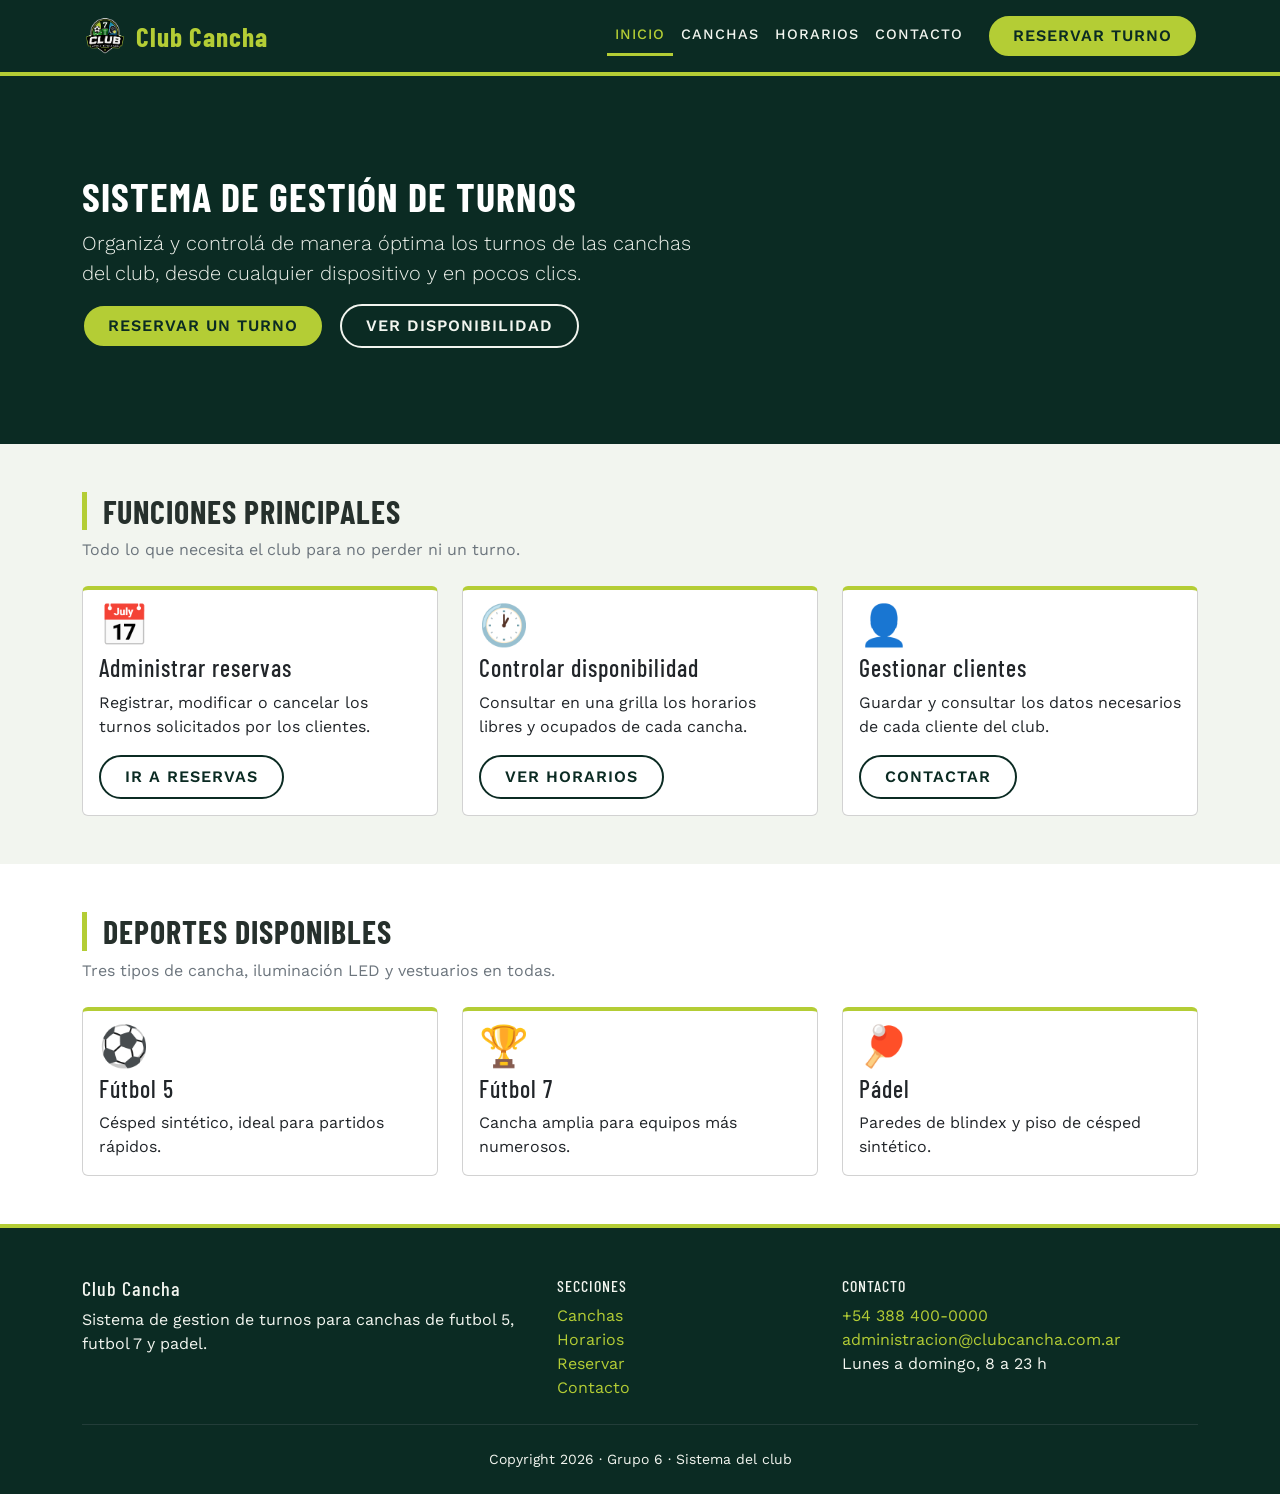
==== commit 06a19335: "refactorizar inicio con bootstrap" ====
--- a/index.html
+++ b/index.html
@@ -55,106 +55,112 @@
 
     <main>
 
-        <section class="hero hero--alto">
-            <div class="contenedor">
+         <section class="hero-club hero-inicio">
+            <div class="container">
                 <h1>Sistema de Gestión de Turnos</h1>
-                <p class="hero__texto">
+                <p class="lead">
                     Organizá y controlá de manera óptima los turnos de las canchas del club,
                     desde cualquier dispositivo y en pocos clics.
                 </p>
-                <div class="hero__acciones">
-                    <a class="boton boton--secundario" href="reservar.html">Reservar un turno</a>
-                    <a class="boton boton--primario" href="horarios.html">Ver disponibilidad</a>
+                <div class="d-flex flex-wrap gap-3">
+                    <a class="btn btn-club" href="reservar.html">Reservar un turno</a>
+                    <a class="btn btn-club-linea" href="horarios.html">Ver disponibilidad</a>
                 </div>
             </div>
         </section>
 
-        <section class="seccion" aria-labelledby="titulo-funciones">
-            <div class="contenedor">
-
-                <h2 class="seccion__titulo" id="titulo-funciones">Funciones principales</h2>
-                <p class="seccion__bajada">
+        <section class="py-5" aria-labelledby="titulo-funciones">
+            <div class="container">
+
+                <h2 class="titulo-cal" id="titulo-funciones">Funciones principales</h2>
+                <p class="text-secondary mb-4">
                     Todo lo que necesita el club para no perder ni un turno.
                 </p>
 
-                <div class="grid-funciones">
-
-                    <article class="tarjeta">
-                        <div class="tarjeta__cuerpo">
-                            <span class="tarjeta__icono" aria-hidden="true">&#128197;</span>
-                            <h3>Administrar reservas</h3>
-                            <p class="tarjeta__texto">
-                                Registrar, modificar o cancelar los turnos solicitados por los clientes.
-                            </p>
-                            <p class="tarjeta__pie">
-                                <a class="boton boton--borde" href="reservar.html">Ir a reservas</a>
-                            </p>
-                        </div>
-                    </article>
-
-                    <article class="tarjeta">
-                        <div class="tarjeta__cuerpo">
-                            <span class="tarjeta__icono" aria-hidden="true">&#128336;</span>
-                            <h3>Controlar disponibilidad</h3>
-                            <p class="tarjeta__texto">
-                                Consultar en una grilla los horarios libres y ocupados de cada cancha.
-                            </p>
-                            <p class="tarjeta__pie">
-                                <a class="boton boton--borde" href="horarios.html">Ver horarios</a>
-                            </p>
-                        </div>
-                    </article>
-
-                    <article class="tarjeta">
-                        <div class="tarjeta__cuerpo">
-                            <span class="tarjeta__icono" aria-hidden="true">&#128100;</span>
-                            <h3>Gestionar clientes</h3>
-                            <p class="tarjeta__texto">
-                                Guardar y consultar los datos necesarios de cada cliente del club.
-                            </p>
-                            <p class="tarjeta__pie">
-                                <a class="boton boton--borde" href="contacto.html">Contactar</a>
-                            </p>
-                        </div>
-                    </article>
+                <div class="row g-4">
+
+                    <div class="col-12 col-md-6 col-lg-4">
+                        <article class="card card-inicio h-100">
+                            <div class="card-body">
+                                <span class="icono-tarjeta d-block mb-2" aria-hidden="true">&#128197;</span>
+                                <h3 class="card-title h4">Administrar reservas</h3>
+                                <p class="card-text">
+                                    Registrar, modificar o cancelar los turnos solicitados por los clientes.
+                                </p>
+                                <a class="btn btn-club-linea" href="reservar.html">Ir a reservas</a>
+                            </div>
+                        </article>
+                    </div>
+
+                    <div class="col-12 col-md-6 col-lg-4">
+                        <article class="card card-inicio h-100">
+                            <div class="card-body">
+                                <span class="icono-tarjeta d-block mb-2" aria-hidden="true">&#128336;</span>
+                                <h3 class="card-title h4">Controlar disponibilidad</h3>
+                                <p class="card-text">
+                                    Consultar en una grilla los horarios libres y ocupados de cada cancha.
+                                </p>
+                                <a class="btn btn-club-linea" href="horarios.html">Ver horarios</a>
+                            </div>
+                        </article>
+                    </div>
+
+                    <div class="col-12 col-md-6 col-lg-4">
+                        <article class="card card-inicio h-100">
+                            <div class="card-body">
+                                <span class="icono-tarjeta d-block mb-2" aria-hidden="true">&#128100;</span>
+                                <h3 class="card-title h4">Gestionar clientes</h3>
+                                <p class="card-text">
+                                    Guardar y consultar los datos necesarios de cada cliente del club.
+                                </p>
+                                <a class="btn btn-club-linea" href="contacto.html">Contactar</a>
+                            </div>
+                        </article>
+                    </div>
 
                 </div>
             </div>
         </section>
 
-        <section class="seccion seccion--clara" aria-labelledby="titulo-deportes">
-            <div class="contenedor">
-
-                <h2 class="seccion__titulo" id="titulo-deportes">Deportes disponibles</h2>
-                <p class="seccion__bajada">
+        <section class="py-5 bg-white" aria-labelledby="titulo-deportes">
+            <div class="container">
+
+                <h2 class="titulo-cal" id="titulo-deportes">Deportes disponibles</h2>
+                <p class="text-secondary mb-4">
                     Tres tipos de cancha, iluminación LED y vestuarios en todas.
                 </p>
 
-                <div class="grid-canchas">
-
-                    <article class="tarjeta">
-                        <div class="tarjeta__cuerpo">
-                            <span class="tarjeta__icono" aria-hidden="true">&#9917;</span>
-                            <h3>Fútbol 5</h3>
-                            <p class="tarjeta__texto">Césped sintético, ideal para partidos rápidos.</p>
-                        </div>
-                    </article>
-
-                    <article class="tarjeta">
-                        <div class="tarjeta__cuerpo">
-                            <span class="tarjeta__icono" aria-hidden="true">&#127942;</span>
-                            <h3>Fútbol 7</h3>
-                            <p class="tarjeta__texto">Cancha amplia para equipos más numerosos.</p>
-                        </div>
-                    </article>
-
-                    <article class="tarjeta">
-                        <div class="tarjeta__cuerpo">
-                            <span class="tarjeta__icono" aria-hidden="true">&#127955;</span>
-                            <h3>Pádel</h3>
-                            <p class="tarjeta__texto">Paredes de blindex y piso de césped sintético.</p>
-                        </div>
-                    </article>
+                <div class="row g-4">
+
+                    <div class="col-12 col-md-6 col-lg-4">
+                        <article class="card card-inicio h-100">
+                            <div class="card-body">
+                                <span class="icono-tarjeta d-block mb-2" aria-hidden="true">&#9917;</span>
+                                <h3 class="card-title h4">Fútbol 5</h3>
+                                <p class="card-text">Césped sintético, ideal para partidos rápidos.</p>
+                            </div>
+                        </article>
+                    </div>
+
+                    <div class="col-12 col-md-6 col-lg-4">
+                        <article class="card card-inicio h-100">
+                            <div class="card-body">
+                                <span class="icono-tarjeta d-block mb-2" aria-hidden="true">&#127942;</span>
+                                <h3 class="card-title h4">Fútbol 7</h3>
+                                <p class="card-text">Cancha amplia para equipos más numerosos.</p>
+                            </div>
+                        </article>
+                    </div>
+
+                    <div class="col-12 col-md-6 col-lg-4">
+                        <article class="card card-inicio h-100">
+                            <div class="card-body">
+                                <span class="icono-tarjeta d-block mb-2" aria-hidden="true">&#127955;</span>
+                                <h3 class="card-title h4">Pádel</h3>
+                                <p class="card-text">Paredes de blindex y piso de césped sintético.</p>
+                            </div>
+                        </article>
+                    </div>
 
                 </div>
             </div>
--- a/css/inicio.css
+++ b/css/inicio.css
@@ -1 +1,43 @@
  /* inicio.css - Lourdes Ortega - TP3 */
+
+.hero-inicio {
+  background-color: var(--verde-noche);
+  padding: 6rem 0;
+}
+
+.hero-inicio .lead {
+  max-width: 40rem;  
+}
+
+.hero-inicio .btn-club-linea {
+  color: var(--cal);
+  border-color: var(--cal);
+}
+
+.hero-inicio .btn-club-linea:hover {
+  background-color: var(--cal);
+  color: var(--verde-noche);
+}
+
+
+.icono-tarjeta {
+  font-size: 2.5rem;
+  line-height: 1;
+}
+
+.card-inicio {
+  border-top: 4px solid var(--lima);
+  transition: transform 0.15s ease, box-shadow 0.15s ease;
+}
+
+.card-inicio:hover {
+  transform: translateY(-4px);
+  box-shadow: 0 0.5rem 1rem rgba(11, 43, 35, 0.15);
+}
+
+
+@media (max-width: 767.98px) {
+  .hero-inicio {
+    padding: 3.5rem 0;
+  }
+}
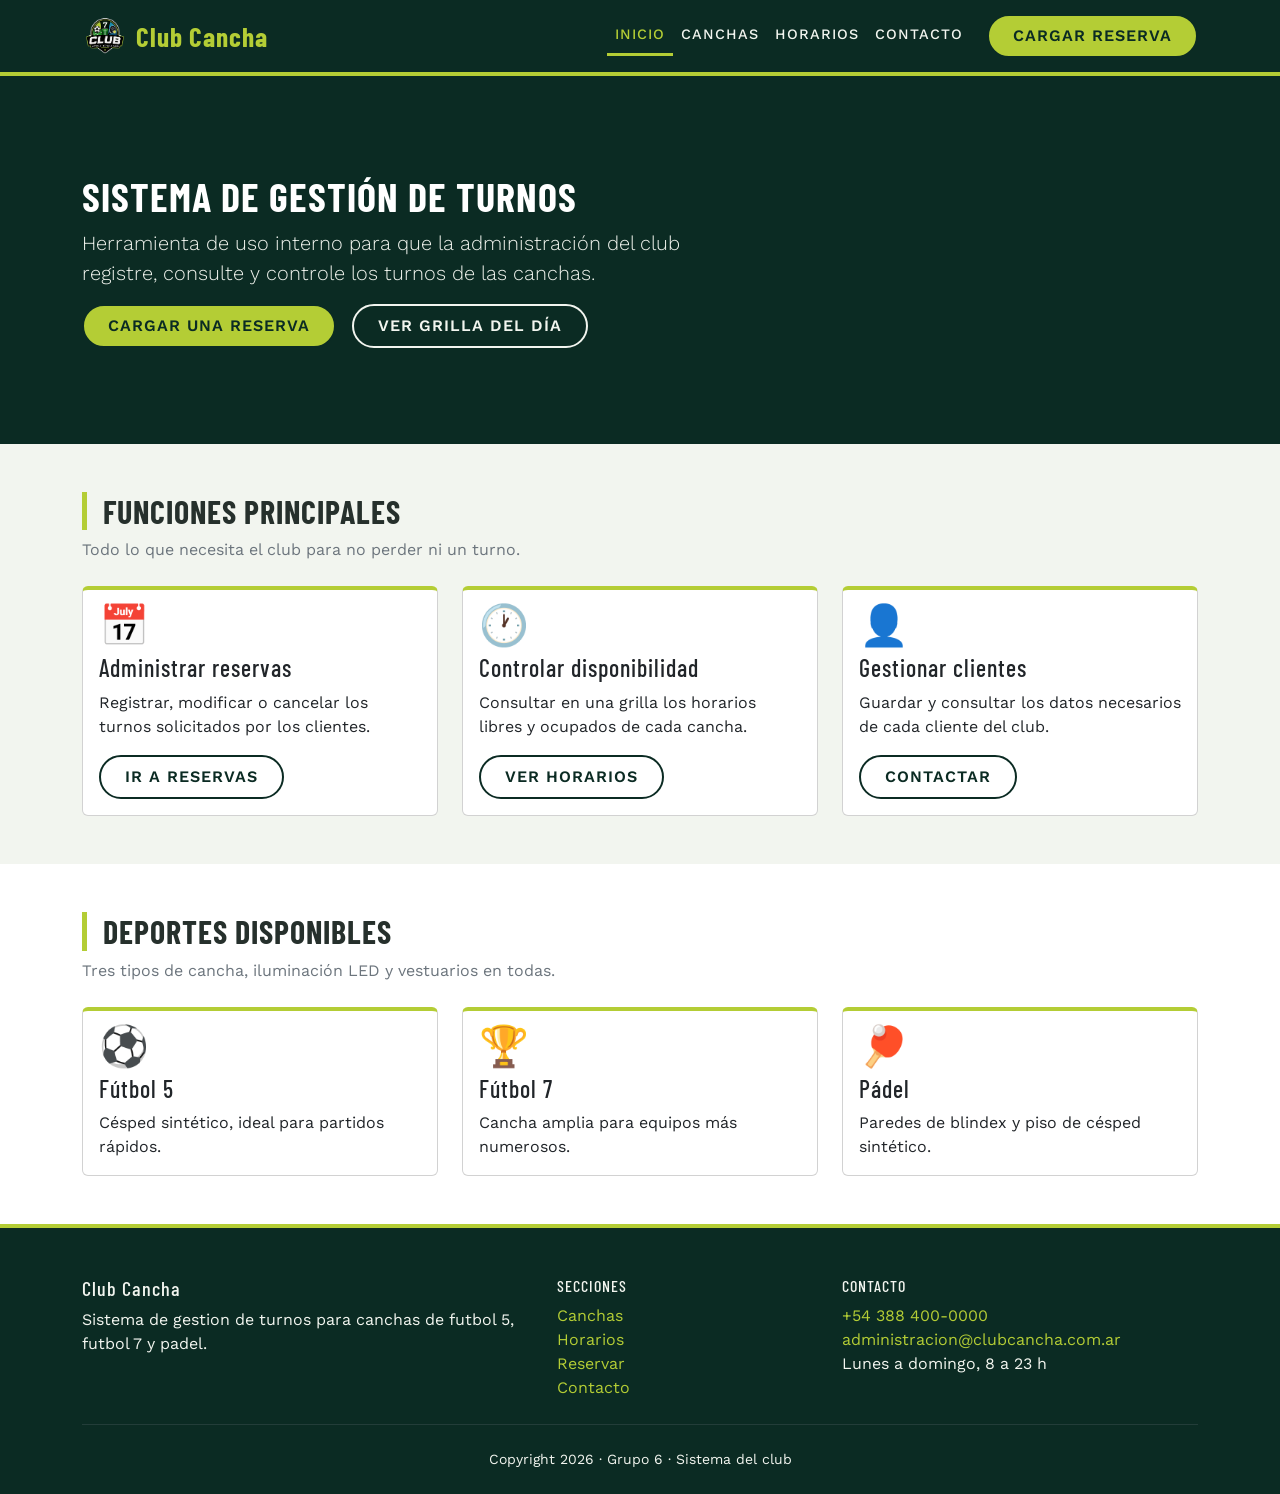
==== commit 8a3e6085: "cambiar el boton del navbar a uso interno en las 5 paginas" ====
--- a/index.html
+++ b/index.html
@@ -47,7 +47,7 @@
                         <li class="nav-item"><a class="nav-link" href="horarios.html">Horarios</a></li>
                         <li class="nav-item"><a class="nav-link" href="contacto.html">Contacto</a></li>
                     </ul>
-                    <a class="btn btn-club ms-lg-3 mt-2 mt-lg-0" href="reservar.html">Reservar turno</a>
+                    <a class="btn btn-club ms-lg-3 mt-2 mt-lg-0" href="reservar.html">Cargar Reserva</a>
                 </div>
             </div>
         </nav>
@@ -55,16 +55,16 @@
 
     <main>
 
-         <section class="hero-club hero-inicio">
+        <section class="hero-club hero-inicio">
             <div class="container">
                 <h1>Sistema de Gestión de Turnos</h1>
                 <p class="lead">
-                    Organizá y controlá de manera óptima los turnos de las canchas del club,
-                    desde cualquier dispositivo y en pocos clics.
+                    Herramienta de uso interno para que la administración del club registre, consulte y controle los
+                    turnos de las canchas.
                 </p>
                 <div class="d-flex flex-wrap gap-3">
-                    <a class="btn btn-club" href="reservar.html">Reservar un turno</a>
-                    <a class="btn btn-club-linea" href="horarios.html">Ver disponibilidad</a>
+                    <a class="btn btn-club" href="reservar.html">Cargar una reserva</a>
+                    <a class="btn btn-club-linea" href="horarios.html">Ver grilla del día</a>
                 </div>
             </div>
         </section>
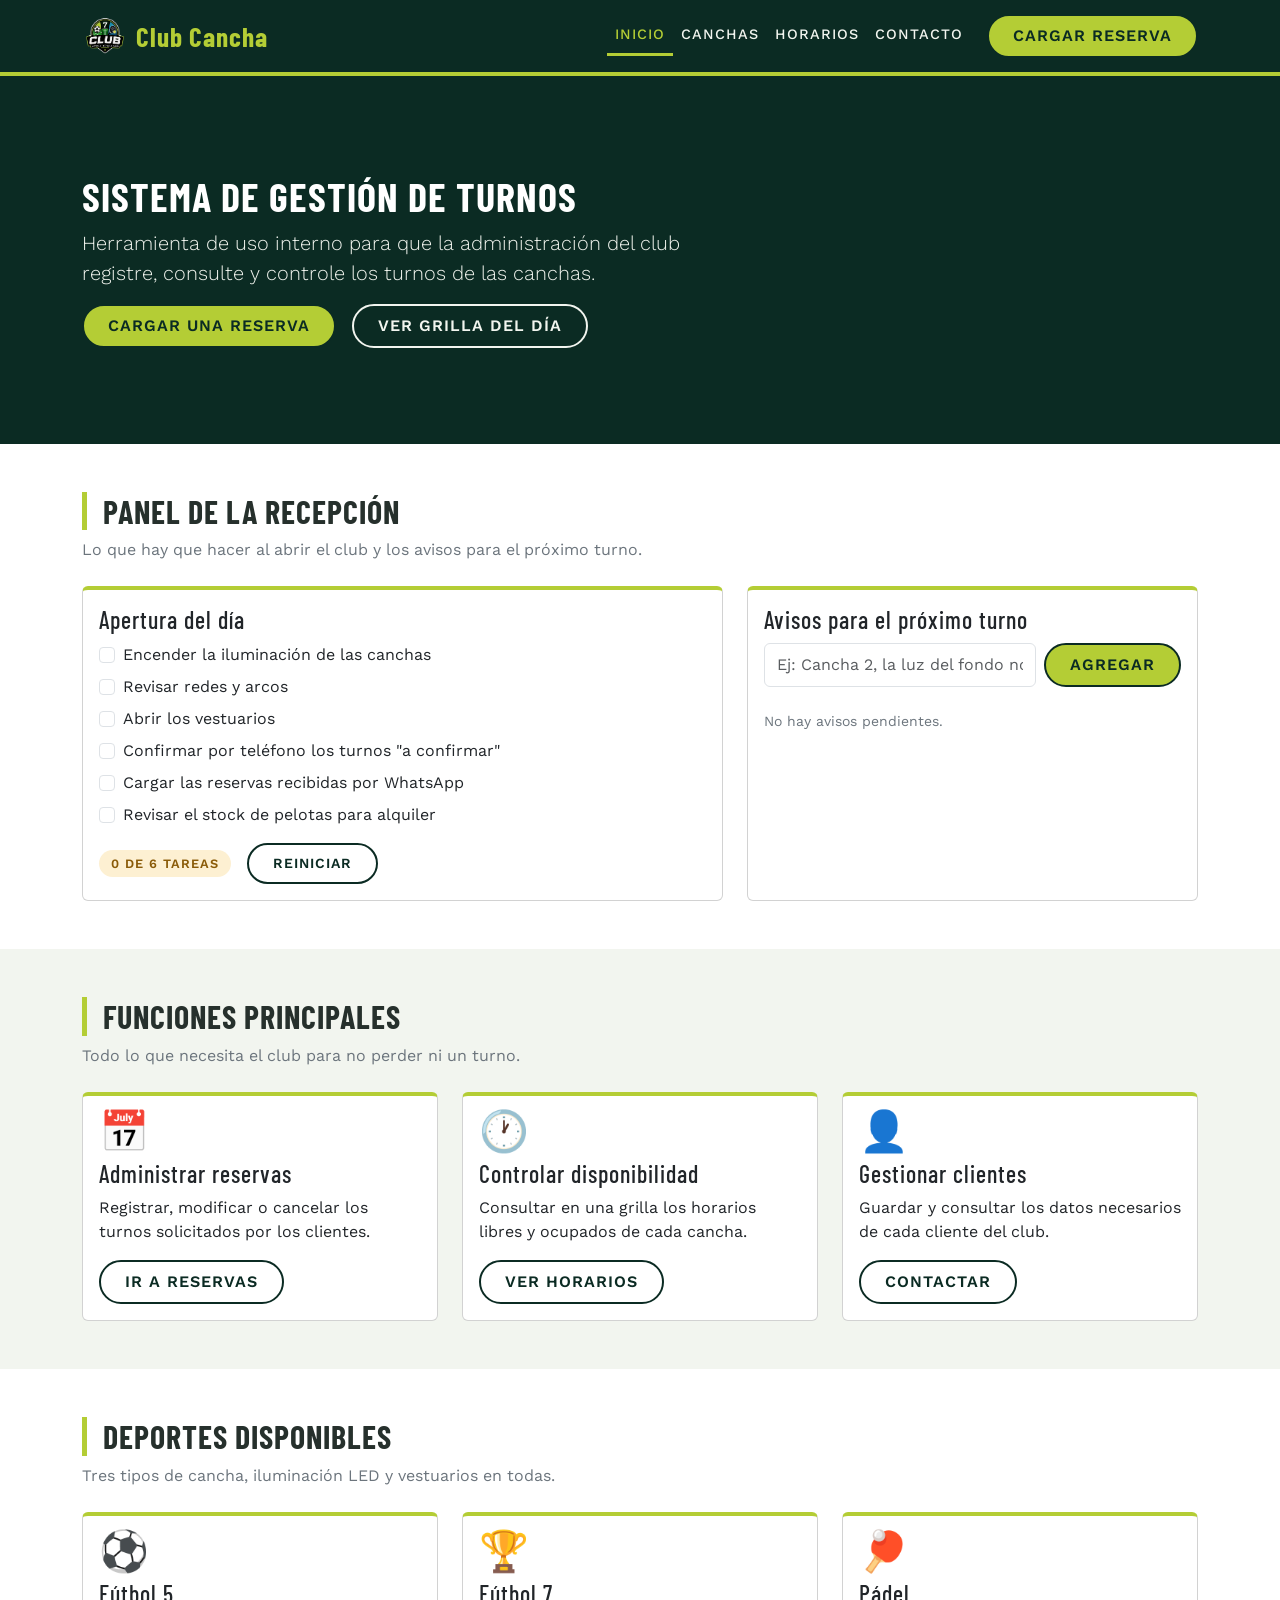
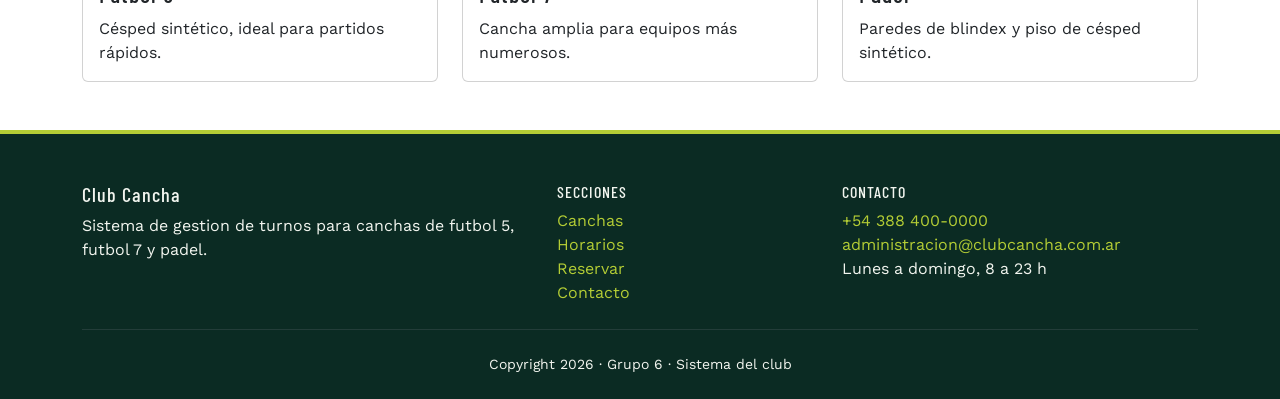
==== commit 5242f2c6: "agregar el panel de la recepcion en inicio y los avisos" ====
--- a/index.html
+++ b/index.html
@@ -69,6 +69,78 @@
             </div>
         </section>
 
+
+        <section class="py-5 bg-white" aria-labelledby="titulo-panel">
+            <div class="container">
+
+                <h2 class="titulo-cal" id="titulo-panel">Panel de la recepción</h2>
+                <p class="text-secondary mb-4">
+                    Lo que hay que hacer al abrir el club y los avisos para el próximo turno.
+                </p>
+
+                <div class="row g-4">
+
+                    <div class="col-12 col-lg-7">
+                        <div class="card card-inicio h-100">
+                            <div class="card-body">
+                                <h3 class="card-title h4">Apertura del día</h3>
+
+                                <ul class="list-unstyled mb-3" id="lista-apertura">
+                                    <li class="form-check mb-2">
+                                        <input class="form-check-input" type="checkbox" id="tarea-1">
+                                        <label class="form-check-label" for="tarea-1">Encender la iluminación de las canchas</label>
+                                    </li>
+                                    <li class="form-check mb-2">
+                                        <input class="form-check-input" type="checkbox" id="tarea-2">
+                                        <label class="form-check-label" for="tarea-2">Revisar redes y arcos</label>
+                                    </li>
+                                    <li class="form-check mb-2">
+                                        <input class="form-check-input" type="checkbox" id="tarea-3">
+                                        <label class="form-check-label" for="tarea-3">Abrir los vestuarios</label>
+                                    </li>
+                                    <li class="form-check mb-2">
+                                        <input class="form-check-input" type="checkbox" id="tarea-4">
+                                        <label class="form-check-label" for="tarea-4">Confirmar por teléfono los turnos "a confirmar"</label>
+                                    </li>
+                                    <li class="form-check mb-2">
+                                        <input class="form-check-input" type="checkbox" id="tarea-5">
+                                        <label class="form-check-label" for="tarea-5">Cargar las reservas recibidas por WhatsApp</label>
+                                    </li>
+                                    <li class="form-check mb-2">
+                                        <input class="form-check-input" type="checkbox" id="tarea-6">
+                                        <label class="form-check-label" for="tarea-6">Revisar el stock de pelotas para alquiler</label>
+                                    </li>
+                                </ul>
+
+                                <div class="d-flex flex-wrap align-items-center gap-3">
+                                    <span id="progreso-apertura" class="chip-estado chip-pendiente">0 de 6 tareas</span>
+                                    <button type="button" id="boton-reiniciar" class="btn btn-club-linea btn-sm">Reiniciar</button>
+                                </div>
+                            </div>
+                        </div>
+                    </div>
+
+                    <div class="col-12 col-lg-5">
+                        <div class="card card-inicio h-100">
+                            <div class="card-body">
+                                <h3 class="card-title h4">Avisos para el próximo turno</h3>
+
+                                <form id="form-aviso" class="d-flex gap-2 mb-3">
+                                    <label for="texto-aviso" class="visually-hidden">Nuevo aviso</label>
+                                    <input type="text" class="form-control" id="texto-aviso" placeholder="Ej: Cancha 2, la luz del fondo no anda" required>
+                                    <button type="submit" class="btn btn-club">Agregar</button>
+                                </form>
+
+                                <ul class="list-group" id="lista-avisos"></ul>
+                                <p class="text-secondary small mb-0 mt-2" id="sin-avisos">No hay avisos pendientes.</p>
+                            </div>
+                        </div>
+                    </div>
+
+                </div>
+            </div>
+        </section>
+        
         <section class="py-5" aria-labelledby="titulo-funciones">
             <div class="container">
 
@@ -199,12 +271,13 @@
             </div>
 
             <hr class="border-secondary my-4">
-            <p class="text-center small mb-0">Copyright 2026 &middot; Grupo 6 &middot; Sistema del club</p>
+            <p class="text-center small mb-0"> Copyright <span id="anio-actual">2026</span> &middot; Grupo 6 &middot; Sistema del club</p>
         </div>
     </footer>
 
     <script src="https://cdn.jsdelivr.net/npm/bootstrap@5.3.3/dist/js/bootstrap.bundle.min.js"></script>
-
+<script src="js/app.js"></script>
+<script src="js/inicio.js"></script>
 </body>
 
 </html>
--- a/css/comun.css
+++ b/css/comun.css
@@ -157,3 +157,7 @@
   background: #FBE2DC;
   color: #9A3221;
 }
+
+.pie-club a {
+  overflow-wrap: anywhere;
+}
